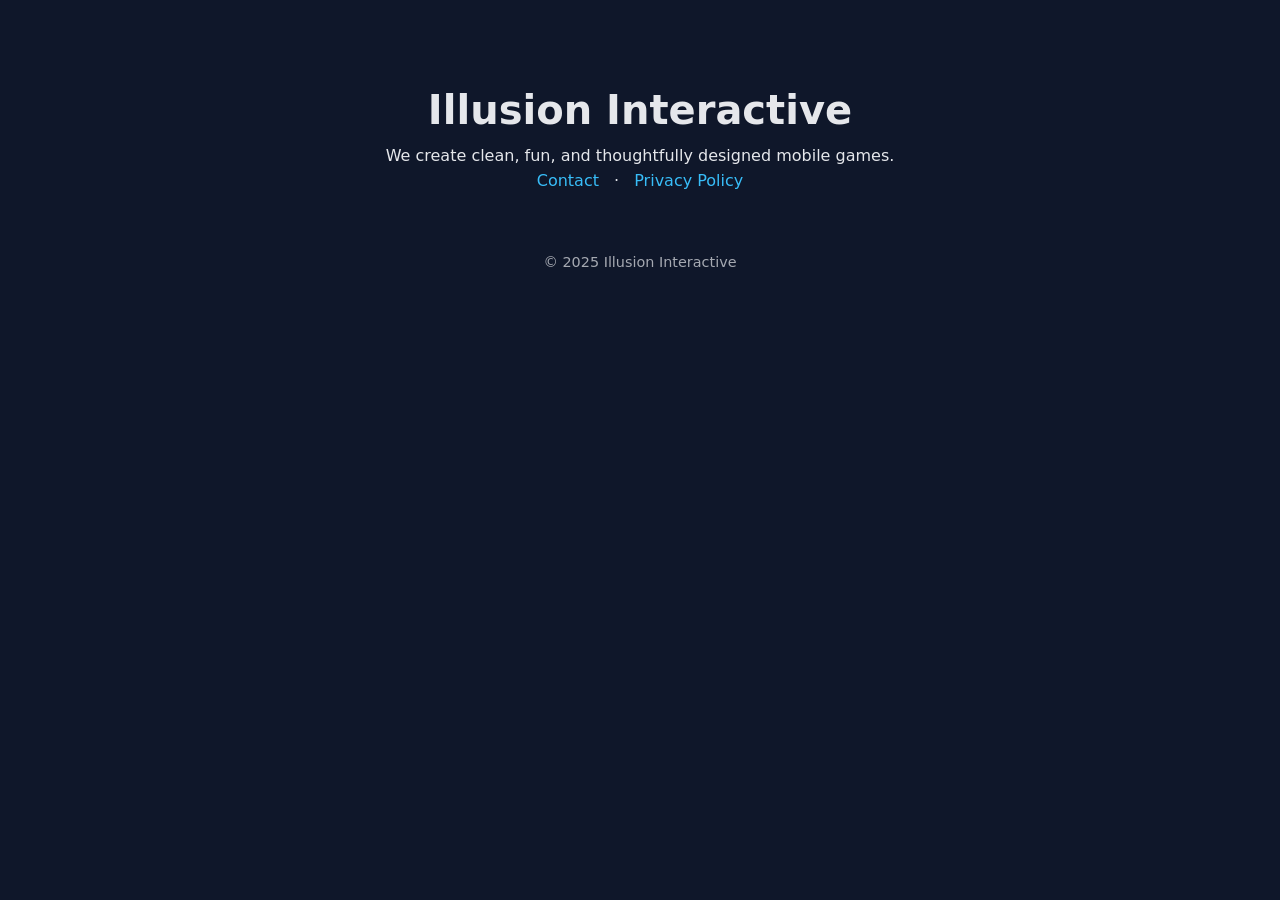
==== index.html @ 44647091 "Add initial HTML structure for Illusion Interactive" ====
<!DOCTYPE html>
<html lang="en">
<head>
  <meta charset="UTF-8" />
  <title>Illusion Interactive</title>
  <meta name="viewport" content="width=device-width, initial-scale=1" />
  <style>
    body {
      font-family: system-ui, -apple-system, sans-serif;
      background: #0f172a;
      color: #e5e7eb;
      margin: 0;
      padding: 60px 20px;
      text-align: center;
    }
    h1 { font-size: 2.5rem; margin-bottom: 10px; }
    p { max-width: 600px; margin: auto; line-height: 1.6; }
    a {
      color: #38bdf8;
      text-decoration: none;
      margin: 0 10px;
    }
    footer { margin-top: 60px; font-size: 0.9rem; opacity: 0.7; }
  </style>
</head>
<body>
  <h1>Illusion Interactive</h1>
  <p>
    We create clean, fun, and thoughtfully designed mobile games.
  </p>

  <p>
    <a href="mailto:contact@yourdomain.com">Contact</a> ·
    <a href="privacy.html">Privacy Policy</a>
  </p>

  <footer>
    © 2025 Illusion Interactive
  </footer>
</body>
</html>
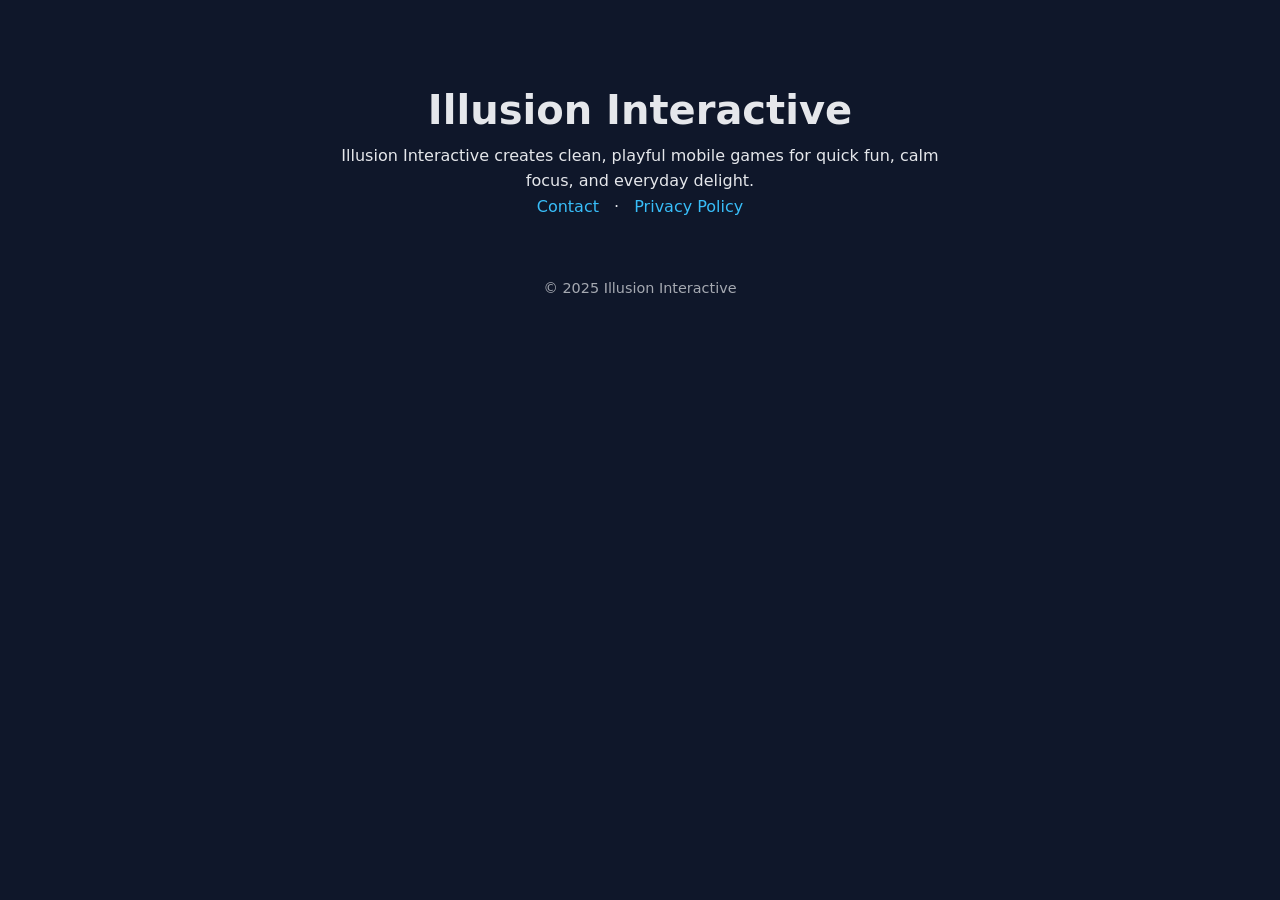
==== commit 0ca2cc9e: "app ads and images" ====
--- a/index.html
+++ b/index.html
@@ -26,7 +26,7 @@
 <body>
   <h1>Illusion Interactive</h1>
   <p>
-    We create clean, fun, and thoughtfully designed mobile games.
+    Illusion Interactive creates clean, playful mobile games for quick fun, calm focus, and everyday delight.
   </p>
 
   <p>
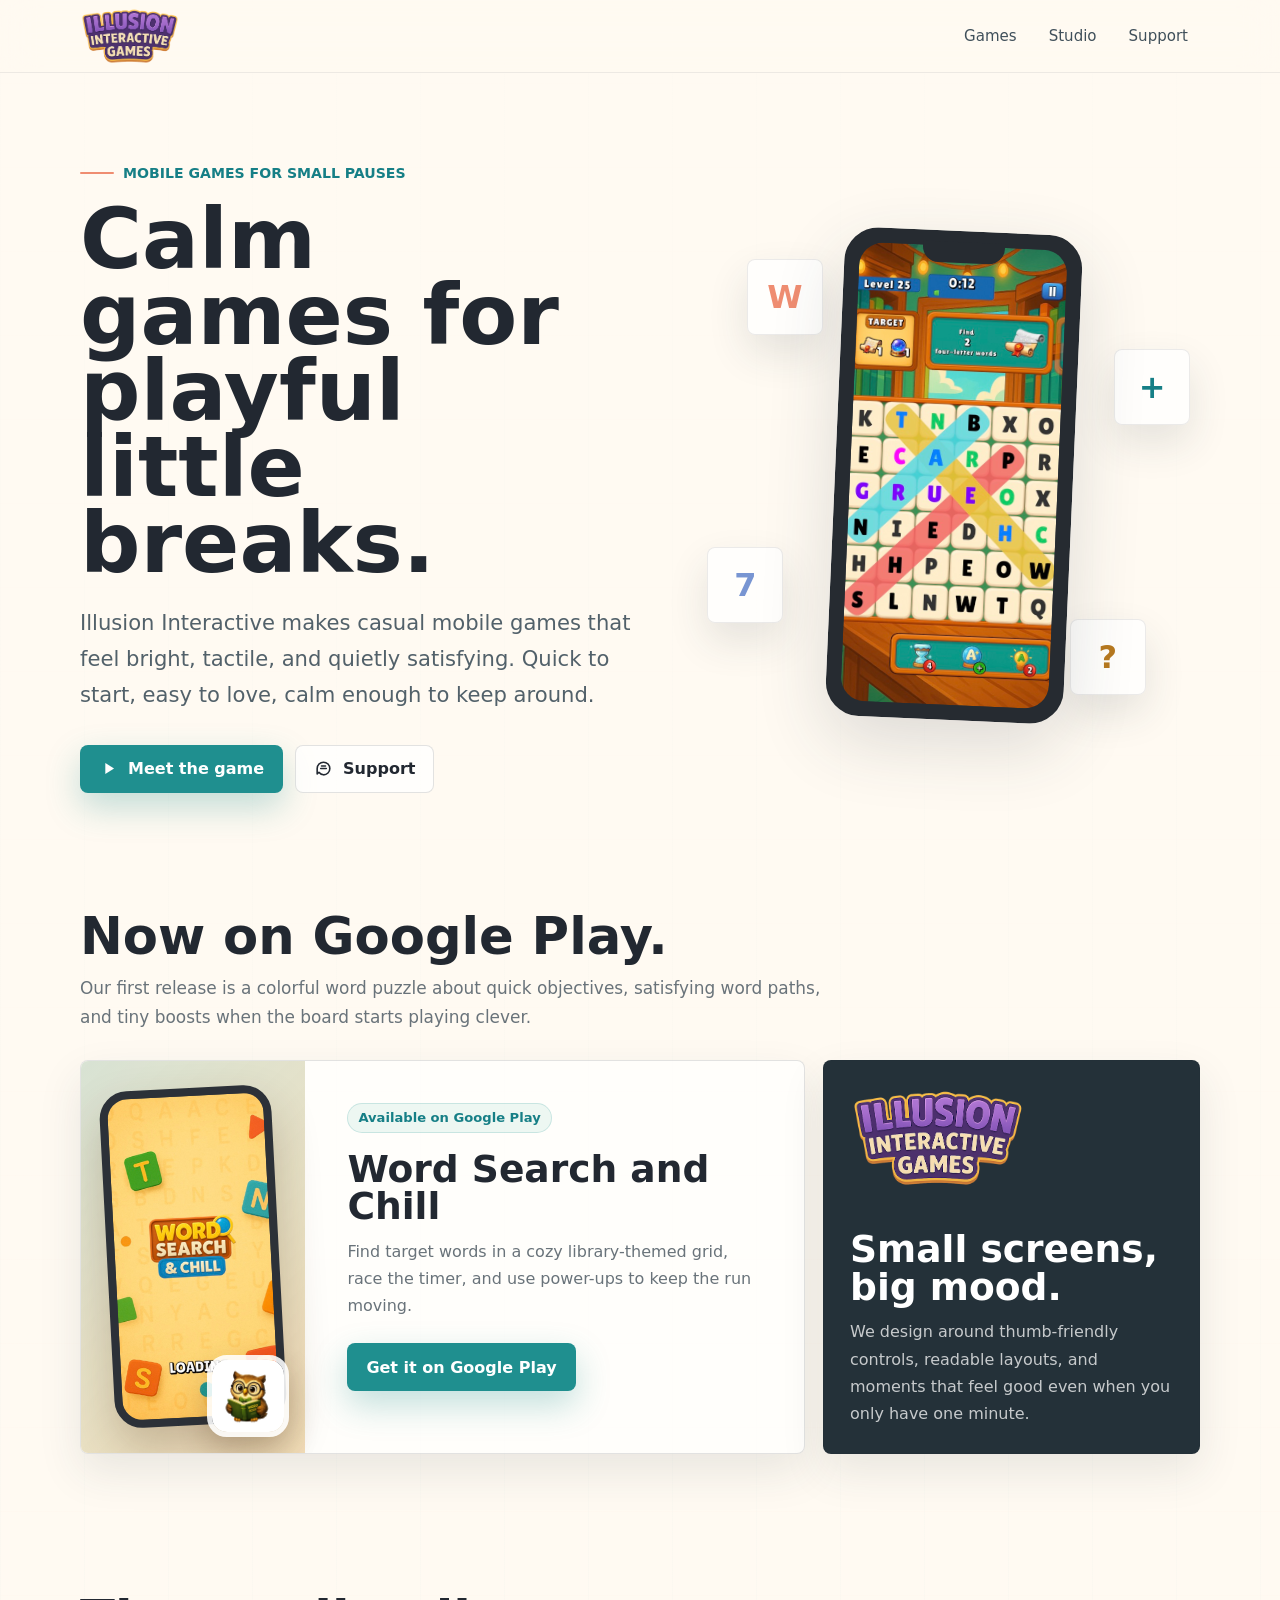
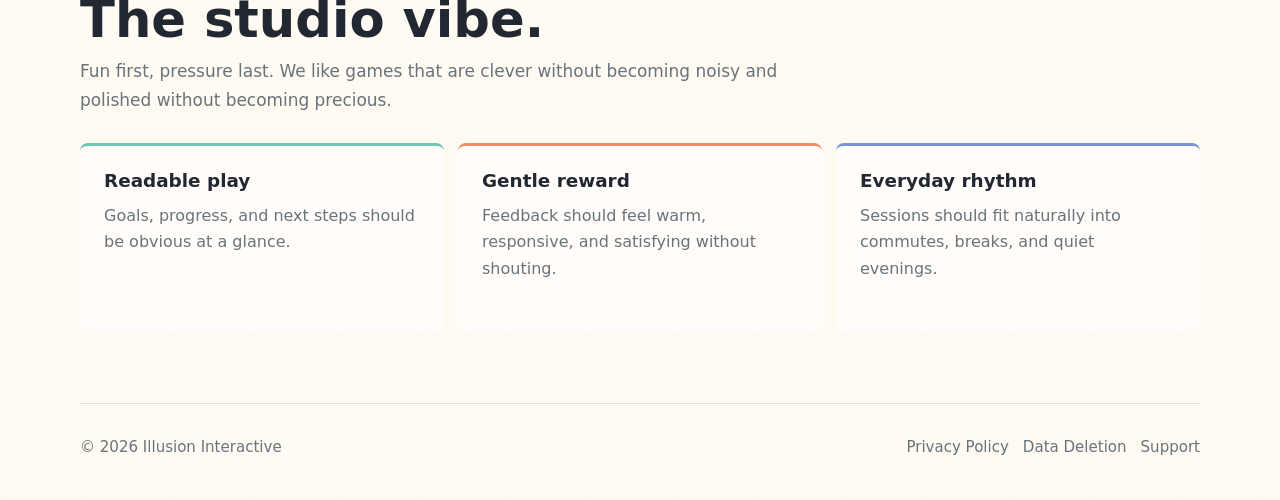
==== commit f89f107a: "updated after release" ====
--- a/index.html
+++ b/index.html
@@ -2,40 +2,706 @@
 <html lang="en">
 <head>
   <meta charset="UTF-8" />
-  <title>Illusion Interactive</title>
+  <title>Illusion Interactive | Calm Casual Mobile Games</title>
   <meta name="viewport" content="width=device-width, initial-scale=1" />
+  <meta name="description" content="Illusion Interactive is a mobile game studio making calm, elegant casual games for short breaks and everyday play." />
+  <meta name="robots" content="index, follow" />
   <style>
+    * {
+      box-sizing: border-box;
+    }
+
+    :root {
+      --paper: #fffaf2;
+      --paper-deep: #f3eadb;
+      --ink: #222831;
+      --muted: #69737a;
+      --mint: #6ec6b7;
+      --teal: #167f86;
+      --coral: #ef8d71;
+      --apricot: #f7c873;
+      --blue: #7895d2;
+      --white: #ffffff;
+      --line: rgba(34, 40, 49, 0.13);
+      --shadow: 0 24px 70px rgba(42, 55, 66, 0.16);
+    }
+
+    html {
+      scroll-behavior: smooth;
+    }
+
     body {
-      font-family: system-ui, -apple-system, sans-serif;
-      background: #0f172a;
-      color: #e5e7eb;
       margin: 0;
-      padding: 60px 20px;
-      text-align: center;
-    }
-    h1 { font-size: 2.5rem; margin-bottom: 10px; }
-    p { max-width: 600px; margin: auto; line-height: 1.6; }
+      font-family: ui-rounded, "SF Pro Rounded", "Avenir Next", system-ui, -apple-system, BlinkMacSystemFont, "Segoe UI", sans-serif;
+      color: var(--ink);
+      background:
+        linear-gradient(180deg, rgba(255, 250, 242, 0.94), rgba(255, 250, 242, 0.78)),
+        repeating-linear-gradient(90deg, rgba(22, 127, 134, 0.08) 0 1px, transparent 1px 84px),
+        repeating-linear-gradient(0deg, rgba(239, 141, 113, 0.08) 0 1px, transparent 1px 84px),
+        var(--paper);
+      min-height: 100vh;
+    }
+
     a {
-      color: #38bdf8;
+      color: inherit;
       text-decoration: none;
-      margin: 0 10px;
-    }
-    footer { margin-top: 60px; font-size: 0.9rem; opacity: 0.7; }
+    }
+
+    .site-header {
+      position: sticky;
+      top: 0;
+      z-index: 10;
+      border-bottom: 1px solid rgba(34, 40, 49, 0.08);
+      background: rgba(255, 250, 242, 0.86);
+      backdrop-filter: blur(18px);
+    }
+
+    .nav {
+      width: min(1120px, calc(100% - 32px));
+      height: 72px;
+      margin: 0 auto;
+      display: flex;
+      align-items: center;
+      justify-content: space-between;
+      gap: 20px;
+    }
+
+    .brand {
+      display: inline-flex;
+      align-items: center;
+      gap: 12px;
+      font-weight: 800;
+      letter-spacing: 0;
+    }
+
+    .brand-logo {
+      width: auto;
+      height: 58px;
+      max-width: 44vw;
+      display: block;
+      object-fit: contain;
+    }
+
+    .nav-links {
+      display: flex;
+      align-items: center;
+      gap: 8px;
+      font-size: 0.94rem;
+      color: #40505a;
+    }
+
+    .nav-links a {
+      padding: 10px 12px;
+      border-radius: 8px;
+    }
+
+    .nav-links a:hover,
+    .nav-links a:focus-visible {
+      background: rgba(255, 255, 255, 0.72);
+      outline: none;
+    }
+
+    main {
+      overflow: hidden;
+    }
+
+    .hero {
+      width: min(1120px, calc(100% - 32px));
+      min-height: clamp(560px, calc(100vh - 112px), 620px);
+      margin: 0 auto;
+      display: grid;
+      grid-template-columns: minmax(0, 0.95fr) minmax(320px, 0.85fr);
+      align-items: center;
+      gap: clamp(32px, 6vw, 88px);
+      padding: clamp(34px, 7vw, 86px) 0 48px;
+    }
+
+    .eyebrow {
+      display: inline-flex;
+      align-items: center;
+      gap: 9px;
+      margin: 0 0 20px;
+      color: var(--teal);
+      font-size: 0.88rem;
+      font-weight: 800;
+      text-transform: uppercase;
+    }
+
+    .eyebrow::before {
+      content: "";
+      width: 34px;
+      height: 2px;
+      background: var(--coral);
+      border-radius: 99px;
+    }
+
+    h1 {
+      max-width: 820px;
+      margin: 0;
+      font-size: clamp(2.85rem, 6.6vw, 5.35rem);
+      line-height: 0.9;
+      letter-spacing: 0;
+    }
+
+    .hero-copy {
+      max-width: 590px;
+      margin: 24px 0 0;
+      color: #52616a;
+      font-size: clamp(1.08rem, 2vw, 1.32rem);
+      line-height: 1.7;
+    }
+
+    .hero-actions {
+      display: flex;
+      flex-wrap: wrap;
+      align-items: center;
+      gap: 12px;
+      margin-top: 32px;
+    }
+
+    .button {
+      min-height: 48px;
+      display: inline-flex;
+      align-items: center;
+      justify-content: center;
+      gap: 10px;
+      padding: 0 18px;
+      border: 1px solid transparent;
+      border-radius: 8px;
+      font-weight: 800;
+      white-space: nowrap;
+      transition: transform 180ms ease, box-shadow 180ms ease, background 180ms ease;
+    }
+
+    .button:hover,
+    .button:focus-visible {
+      transform: translateY(-2px);
+      outline: none;
+    }
+
+    .button.primary {
+      color: #fff;
+      background: #1f8f8f;
+      box-shadow: 0 14px 34px rgba(31, 143, 143, 0.28);
+    }
+
+    .button.secondary {
+      background: rgba(255, 255, 255, 0.72);
+      border-color: var(--line);
+    }
+
+    .button svg {
+      width: 19px;
+      height: 19px;
+      flex: 0 0 auto;
+    }
+
+    .play-scene {
+      position: relative;
+      min-height: 440px;
+      display: grid;
+      place-items: center;
+    }
+
+    .scene-tile {
+      position: absolute;
+      width: 76px;
+      aspect-ratio: 1;
+      display: grid;
+      place-items: center;
+      border: 1px solid rgba(34, 40, 49, 0.09);
+      border-radius: 8px;
+      background: rgba(255, 255, 255, 0.72);
+      color: var(--teal);
+      font-size: 2rem;
+      font-weight: 900;
+      box-shadow: 0 18px 40px rgba(42, 55, 66, 0.12);
+      animation: drift 6s ease-in-out infinite;
+    }
+
+    .scene-tile:nth-child(1) {
+      top: 28px;
+      left: 8%;
+      color: var(--coral);
+    }
+
+    .scene-tile:nth-child(2) {
+      top: 118px;
+      right: 2%;
+      animation-delay: -1.6s;
+    }
+
+    .scene-tile:nth-child(3) {
+      bottom: 98px;
+      left: 0;
+      color: var(--blue);
+      animation-delay: -3s;
+    }
+
+    .scene-tile:nth-child(4) {
+      right: 11%;
+      bottom: 26px;
+      color: #b7791f;
+      animation-delay: -4.4s;
+    }
+
+    @keyframes drift {
+      0%, 100% {
+        transform: translateY(0) rotate(-2deg);
+      }
+      50% {
+        transform: translateY(-14px) rotate(3deg);
+      }
+    }
+
+    .phone {
+      position: relative;
+      width: min(238px, 74vw);
+      aspect-ratio: 9 / 18.5;
+      padding: 14px;
+      border: 1px solid rgba(34, 40, 49, 0.12);
+      border-radius: 34px;
+      background: #262b31;
+      box-shadow: var(--shadow);
+      transform: rotate(2.5deg);
+    }
+
+    .phone::before {
+      content: "";
+      position: absolute;
+      top: 10px;
+      left: 50%;
+      width: 82px;
+      height: 21px;
+      border-radius: 0 0 16px 16px;
+      background: #262b31;
+      transform: translateX(-50%);
+      z-index: 2;
+    }
+
+    .screen {
+      height: 100%;
+      overflow: hidden;
+      border-radius: 24px;
+      background: #0f6a58;
+    }
+
+    .screen img {
+      width: 100%;
+      height: 100%;
+      display: block;
+      object-fit: cover;
+    }
+
+    .section {
+      width: min(1120px, calc(100% - 32px));
+      margin: 0 auto;
+      padding: 70px 0;
+    }
+
+    .section-heading {
+      max-width: 760px;
+      margin-bottom: 28px;
+    }
+
+    .section-heading p {
+      margin: 12px 0 0;
+      color: var(--muted);
+      line-height: 1.7;
+      font-size: 1.06rem;
+    }
+
+    h2 {
+      margin: 0;
+      font-size: clamp(2rem, 4vw, 3.3rem);
+      line-height: 1;
+      letter-spacing: 0;
+    }
+
+    .games {
+      display: grid;
+      grid-template-columns: minmax(0, 1fr) minmax(260px, 0.52fr);
+      gap: 18px;
+      align-items: stretch;
+    }
+
+    .game-feature,
+    .note {
+      border: 1px solid var(--line);
+      border-radius: 8px;
+      background: rgba(255, 255, 255, 0.68);
+      box-shadow: 0 18px 44px rgba(42, 55, 66, 0.1);
+    }
+
+    .game-feature {
+      display: grid;
+      grid-template-columns: minmax(180px, 0.45fr) minmax(0, 1fr);
+      min-height: 330px;
+      overflow: hidden;
+    }
+
+    .game-art {
+      position: relative;
+      display: grid;
+      place-items: center;
+      padding: 26px;
+      background:
+        linear-gradient(135deg, rgba(110, 198, 183, 0.2), rgba(247, 200, 115, 0.32)),
+        var(--paper-deep);
+    }
+
+    .app-icon {
+      width: min(180px, 100%);
+      aspect-ratio: 1;
+      display: grid;
+      place-items: center;
+      border-radius: 34px;
+      background: linear-gradient(135deg, #1f8f8f, #86c8b8);
+      color: #fff;
+      font-size: 5rem;
+      font-weight: 900;
+      box-shadow: 0 20px 48px rgba(31, 143, 143, 0.28);
+    }
+
+    .game-shot {
+      width: min(190px, 100%);
+      aspect-ratio: 9 / 17.6;
+      overflow: hidden;
+      border: 8px solid #2c3138;
+      border-radius: 28px;
+      background: #2c3138;
+      box-shadow: 0 22px 46px rgba(72, 43, 18, 0.24);
+      transform: rotate(-3deg);
+    }
+
+    .game-shot img {
+      width: 100%;
+      height: 100%;
+      display: block;
+      object-fit: cover;
+    }
+
+    .game-mascot {
+      position: absolute;
+      right: 16px;
+      bottom: 16px;
+      width: 82px;
+      aspect-ratio: 1;
+      display: block;
+      object-fit: cover;
+      object-position: center 34%;
+      border: 5px solid rgba(255, 255, 255, 0.88);
+      border-radius: 20px;
+      box-shadow: 0 14px 30px rgba(72, 43, 18, 0.24);
+    }
+
+    .game-body {
+      padding: clamp(24px, 4vw, 42px);
+    }
+
+    .tag {
+      display: inline-flex;
+      align-items: center;
+      min-height: 30px;
+      padding: 0 10px;
+      border: 1px solid rgba(31, 143, 143, 0.18);
+      border-radius: 999px;
+      color: var(--teal);
+      background: rgba(110, 198, 183, 0.12);
+      font-size: 0.82rem;
+      font-weight: 800;
+    }
+
+    h3 {
+      margin: 18px 0 12px;
+      font-size: clamp(1.55rem, 3vw, 2.35rem);
+      line-height: 1;
+      letter-spacing: 0;
+    }
+
+    .game-body p,
+    .note p {
+      margin: 0;
+      color: var(--muted);
+      line-height: 1.7;
+    }
+
+    .game-body .button {
+      margin-top: 24px;
+    }
+
+    .note {
+      padding: 26px;
+      display: flex;
+      flex-direction: column;
+      justify-content: space-between;
+      gap: 24px;
+      background: #243139;
+      color: #fff;
+    }
+
+    .note p {
+      color: rgba(255, 255, 255, 0.74);
+    }
+
+    .note-mark {
+      width: min(176px, 100%);
+      display: block;
+      border-radius: 8px;
+    }
+
+    .principles {
+      display: grid;
+      grid-template-columns: repeat(3, minmax(0, 1fr));
+      gap: 14px;
+    }
+
+    .principle {
+      min-height: 190px;
+      padding: 24px;
+      border-top: 3px solid var(--accent);
+      border-radius: 8px;
+      background: rgba(255, 255, 255, 0.56);
+    }
+
+    .principle strong {
+      display: block;
+      font-size: 1.15rem;
+      margin-bottom: 12px;
+    }
+
+    .principle p {
+      margin: 0;
+      color: var(--muted);
+      line-height: 1.65;
+    }
+
+    .footer {
+      width: min(1120px, calc(100% - 32px));
+      margin: 0 auto;
+      padding: 34px 0 44px;
+      display: flex;
+      flex-wrap: wrap;
+      justify-content: space-between;
+      gap: 18px;
+      border-top: 1px solid var(--line);
+      color: #69737a;
+      font-size: 0.94rem;
+    }
+
+    .footer-links {
+      display: flex;
+      flex-wrap: wrap;
+      gap: 14px;
+    }
+
+    .footer a:hover,
+    .footer a:focus-visible {
+      color: var(--teal);
+      outline: none;
+    }
+
+    @media (max-width: 880px) {
+      .nav {
+        height: auto;
+        min-height: 68px;
+        padding: 12px 0;
+      }
+
+      .nav-links {
+        gap: 2px;
+        font-size: 0.86rem;
+      }
+
+      .nav-links a {
+        padding: 9px 8px;
+      }
+
+      .hero,
+      .games {
+        grid-template-columns: 1fr;
+      }
+
+      .hero {
+        min-height: auto;
+      }
+
+      .play-scene {
+        min-height: 470px;
+      }
+
+      .phone {
+        transform: rotate(0);
+      }
+
+      .game-feature {
+        grid-template-columns: 1fr;
+      }
+
+      .principles {
+        grid-template-columns: 1fr;
+      }
+    }
+
+    @media (max-width: 560px) {
+      .brand-logo {
+        height: 48px;
+        max-width: 40vw;
+      }
+
+      .hero-actions {
+        width: 100%;
+      }
+
+      .button {
+        flex: 1 1 150px;
+      }
+
+      .scene-tile {
+        width: 58px;
+        font-size: 1.45rem;
+      }
+
+      .play-scene {
+        min-height: 350px;
+      }
+
+      .phone {
+        width: min(214px, 66vw);
+      }
+
+      .game-mascot {
+        width: 72px;
+      }
+
+    }
+
+    @media (prefers-reduced-motion: reduce) {
+      html {
+        scroll-behavior: auto;
+      }
+
+      *,
+      *::before,
+      *::after {
+        animation-duration: 0.001ms !important;
+        animation-iteration-count: 1 !important;
+        transition-duration: 0.001ms !important;
+      }
+    }
   </style>
 </head>
 <body>
-  <h1>Illusion Interactive</h1>
-  <p>
-    Illusion Interactive creates clean, playful mobile games for quick fun, calm focus, and everyday delight.
-  </p>
-
-  <p>
-    <a href="mailto:contact@yourdomain.com">Contact</a> ·
-    <a href="privacy.html">Privacy Policy</a>
-  </p>
-
-  <footer>
-    © 2025 Illusion Interactive
+  <header class="site-header">
+    <nav class="nav" aria-label="Primary navigation">
+      <a class="brand" href="./" aria-label="Illusion Interactive home">
+        <img class="brand-logo" src="assets/brand/illusion-interactive-games-trimmed.png" alt="Illusion Interactive Games" />
+      </a>
+      <div class="nav-links">
+        <a href="#games">Games</a>
+        <a href="#studio">Studio</a>
+        <a href="support/">Support</a>
+      </div>
+    </nav>
+  </header>
+
+  <main>
+    <section class="hero" aria-labelledby="hero-title">
+      <div class="hero-content">
+        <p class="eyebrow">Mobile games for small pauses</p>
+        <h1 id="hero-title">Calm games for playful little breaks.</h1>
+        <p class="hero-copy">
+          Illusion Interactive makes casual mobile games that feel bright, tactile, and quietly satisfying. Quick to start, easy to love, calm enough to keep around.
+        </p>
+        <div class="hero-actions">
+          <a class="button primary" href="wordsearchandchill/">
+            <svg viewBox="0 0 24 24" fill="none" aria-hidden="true">
+              <path d="M8 5v14l11-7L8 5Z" fill="currentColor"/>
+            </svg>
+            Meet the game
+          </a>
+          <a class="button secondary" href="support/">
+            <svg viewBox="0 0 24 24" fill="none" aria-hidden="true">
+              <path d="M12 20a8 8 0 1 0-8-8v7l2.2-2.2A8 8 0 0 0 12 20Z" stroke="currentColor" stroke-width="2" stroke-linejoin="round"/>
+              <path d="M8.5 12h7M9.5 8.8h5" stroke="currentColor" stroke-width="2" stroke-linecap="round"/>
+            </svg>
+            Support
+          </a>
+        </div>
+      </div>
+
+      <div class="play-scene" aria-label="Mobile game visual preview">
+        <div class="scene-tile" aria-hidden="true">W</div>
+        <div class="scene-tile" aria-hidden="true">+</div>
+        <div class="scene-tile" aria-hidden="true">7</div>
+        <div class="scene-tile" aria-hidden="true">?</div>
+        <div class="phone" aria-hidden="true">
+          <div class="screen">
+            <img src="assets/wordsearchandchill/board-paths.jpg" alt="" />
+          </div>
+        </div>
+      </div>
+    </section>
+
+    <section class="section" id="games" aria-labelledby="games-title">
+      <div class="section-heading">
+        <h2 id="games-title">Now on Google Play.</h2>
+        <p>Our first release is a colorful word puzzle about quick objectives, satisfying word paths, and tiny boosts when the board starts playing clever.</p>
+      </div>
+      <div class="games">
+        <article class="game-feature">
+          <div class="game-art" aria-hidden="true">
+            <div class="game-shot">
+              <img src="assets/wordsearchandchill/loading.jpg" alt="" />
+            </div>
+            <img class="game-mascot" src="assets/wordsearchandchill/owl.jpg" alt="" />
+          </div>
+          <div class="game-body">
+            <span class="tag">Available on Google Play</span>
+            <h3>Word Search and Chill</h3>
+            <p>Find target words in a cozy library-themed grid, race the timer, and use power-ups to keep the run moving.</p>
+            <a class="button primary" href="https://play.google.com/store/apps/details?id=com.illusion.wordsearchandchill&amp;hl=en_IN" target="_blank" rel="noopener">Get it on Google Play</a>
+          </div>
+        </article>
+        <aside class="note" aria-label="Studio note">
+          <img class="note-mark" src="assets/brand/illusion-interactive-games-trimmed.png" alt="" />
+          <div>
+            <h3>Small screens, big mood.</h3>
+            <p>We design around thumb-friendly controls, readable layouts, and moments that feel good even when you only have one minute.</p>
+          </div>
+        </aside>
+      </div>
+    </section>
+
+    <section class="section" id="studio" aria-labelledby="studio-title">
+      <div class="section-heading">
+        <h2 id="studio-title">The studio vibe.</h2>
+        <p>Fun first, pressure last. We like games that are clever without becoming noisy and polished without becoming precious.</p>
+      </div>
+      <div class="principles">
+        <article class="principle" style="--accent: var(--mint)">
+          <strong>Readable play</strong>
+          <p>Goals, progress, and next steps should be obvious at a glance.</p>
+        </article>
+        <article class="principle" style="--accent: var(--coral)">
+          <strong>Gentle reward</strong>
+          <p>Feedback should feel warm, responsive, and satisfying without shouting.</p>
+        </article>
+        <article class="principle" style="--accent: var(--blue)">
+          <strong>Everyday rhythm</strong>
+          <p>Sessions should fit naturally into commutes, breaks, and quiet evenings.</p>
+        </article>
+      </div>
+    </section>
+  </main>
+
+  <footer class="footer">
+    <span>© 2026 Illusion Interactive</span>
+    <div class="footer-links">
+      <a href="privacypolicy/">Privacy Policy</a>
+      <a href="datadeletion/">Data Deletion</a>
+      <a href="support/">Support</a>
+    </div>
   </footer>
 </body>
 </html>
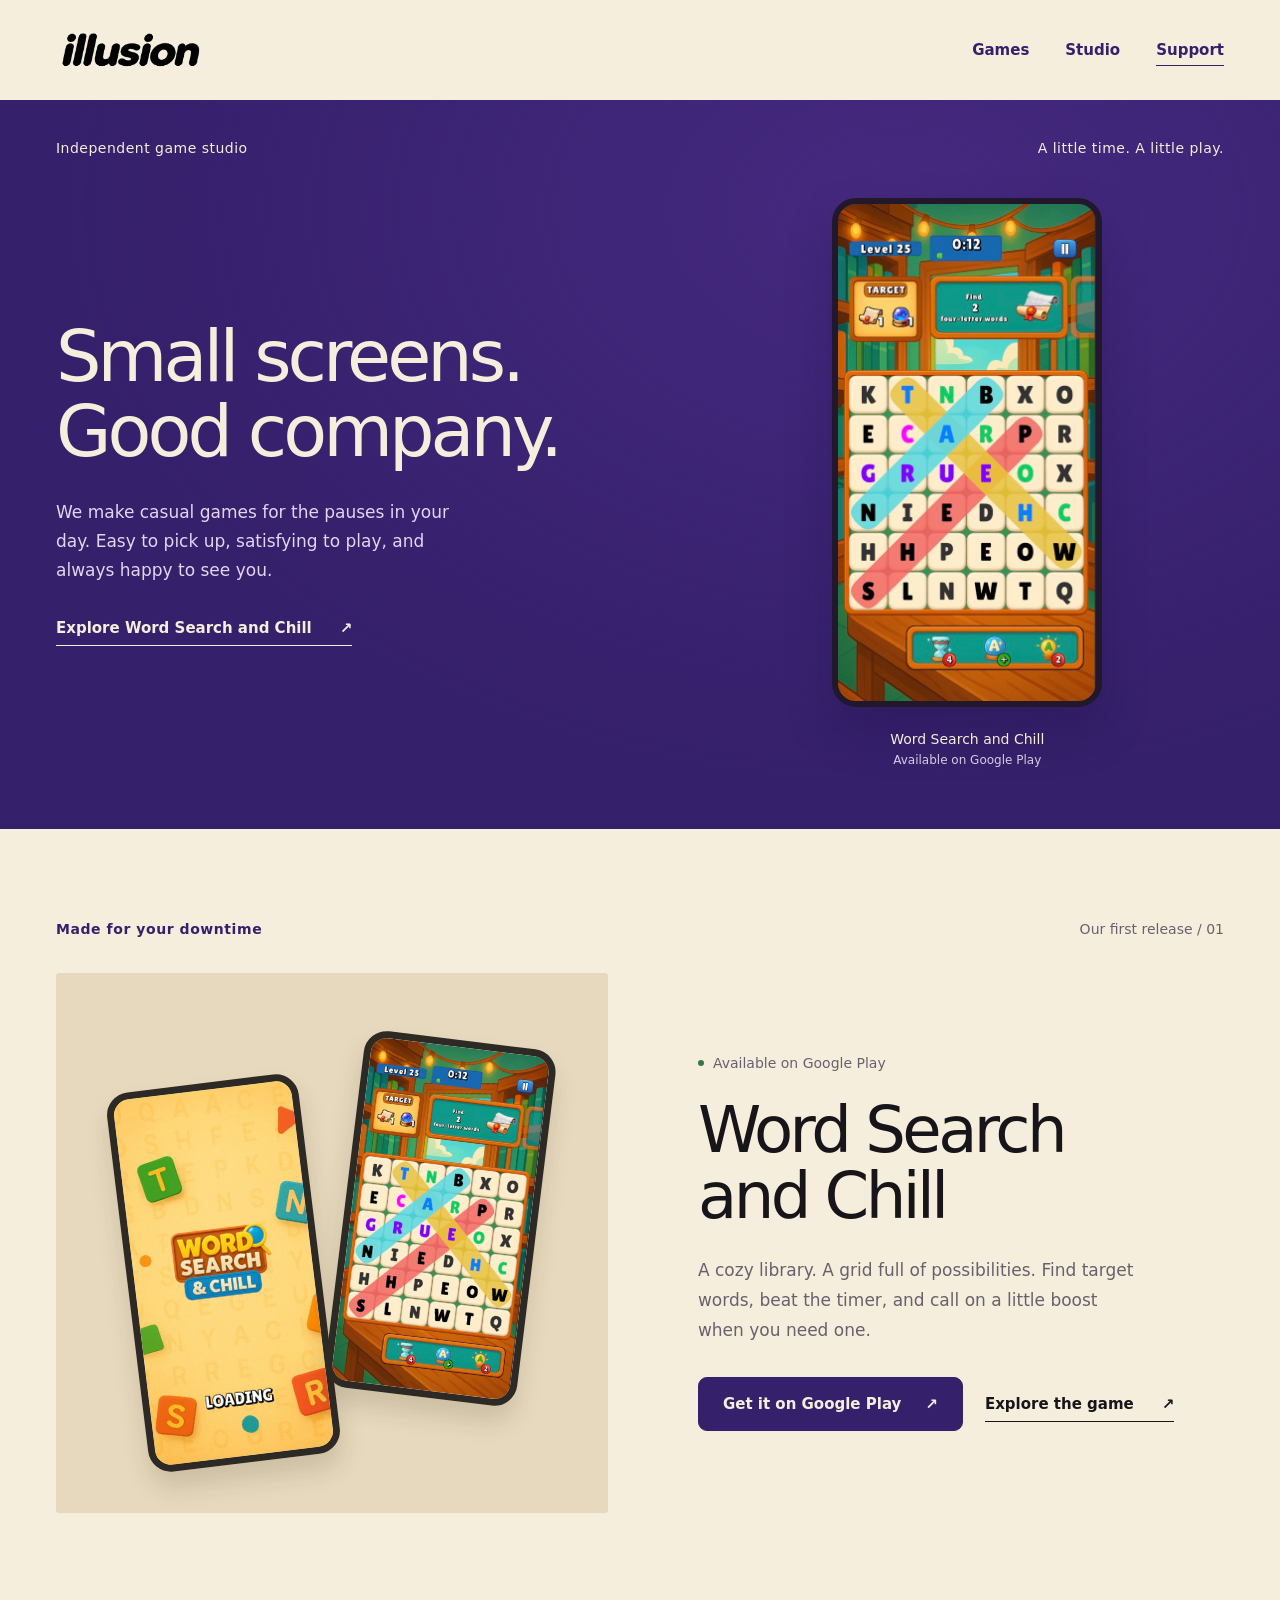
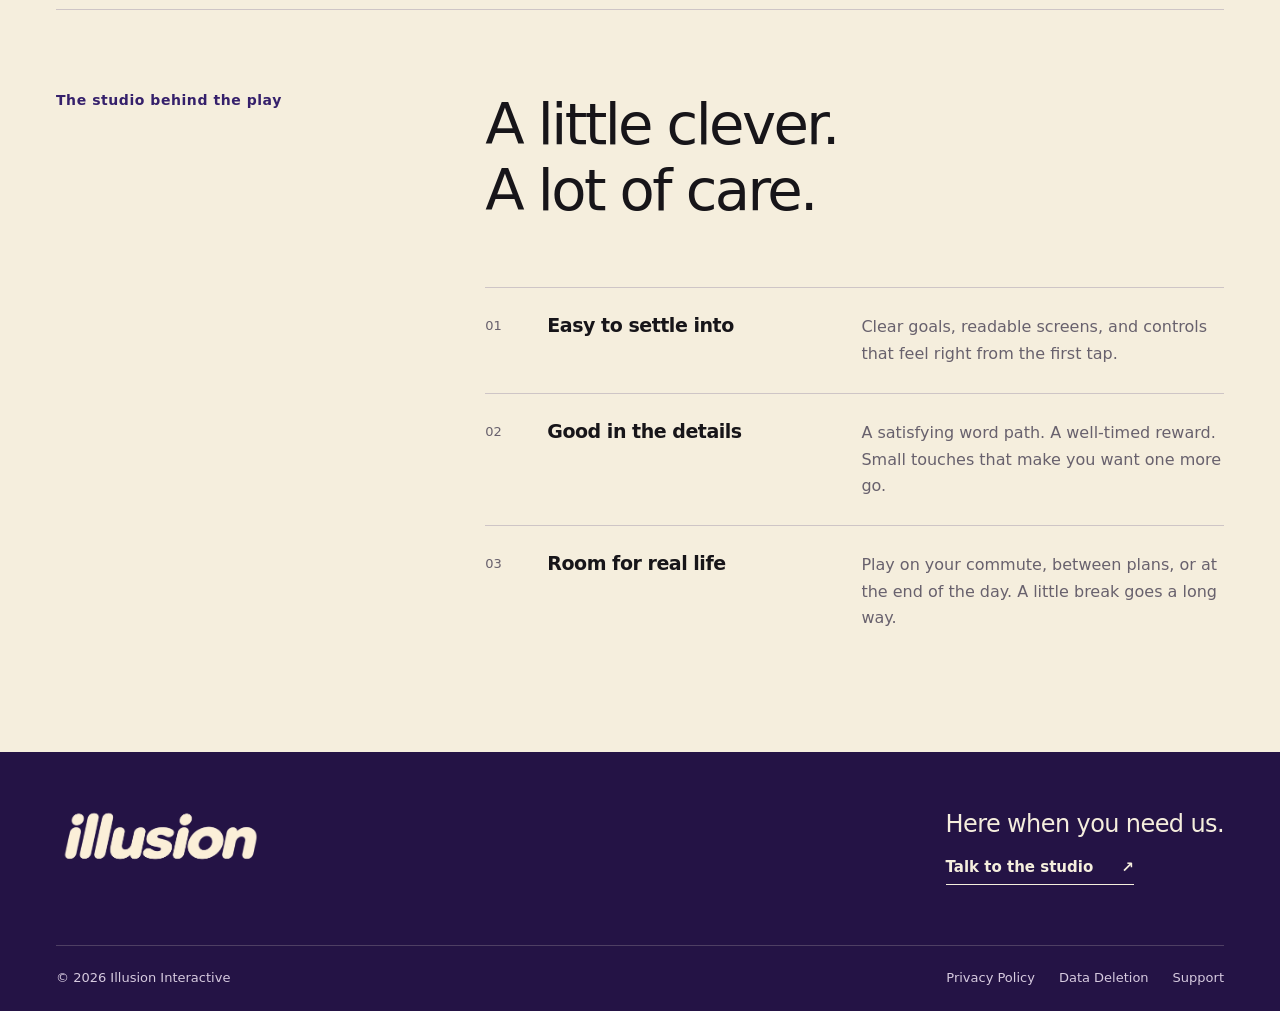
==== commit b8a53d8a: "Refresh studio branding and site theme" ====
--- a/index.html
+++ b/index.html
@@ -4,704 +4,74 @@
   <meta charset="UTF-8" />
   <title>Illusion Interactive | Calm Casual Mobile Games</title>
   <meta name="viewport" content="width=device-width, initial-scale=1" />
-  <meta name="description" content="Illusion Interactive is a mobile game studio making calm, elegant casual games for short breaks and everyday play." />
+  <meta name="description" content="Illusion Interactive makes casual mobile games for little breaks. Discover Word Search and Chill, our cozy word puzzle on Google Play." />
   <meta name="robots" content="index, follow" />
-  <style>
-    * {
-      box-sizing: border-box;
-    }
-
-    :root {
-      --paper: #fffaf2;
-      --paper-deep: #f3eadb;
-      --ink: #222831;
-      --muted: #69737a;
-      --mint: #6ec6b7;
-      --teal: #167f86;
-      --coral: #ef8d71;
-      --apricot: #f7c873;
-      --blue: #7895d2;
-      --white: #ffffff;
-      --line: rgba(34, 40, 49, 0.13);
-      --shadow: 0 24px 70px rgba(42, 55, 66, 0.16);
-    }
-
-    html {
-      scroll-behavior: smooth;
-    }
-
-    body {
-      margin: 0;
-      font-family: ui-rounded, "SF Pro Rounded", "Avenir Next", system-ui, -apple-system, BlinkMacSystemFont, "Segoe UI", sans-serif;
-      color: var(--ink);
-      background:
-        linear-gradient(180deg, rgba(255, 250, 242, 0.94), rgba(255, 250, 242, 0.78)),
-        repeating-linear-gradient(90deg, rgba(22, 127, 134, 0.08) 0 1px, transparent 1px 84px),
-        repeating-linear-gradient(0deg, rgba(239, 141, 113, 0.08) 0 1px, transparent 1px 84px),
-        var(--paper);
-      min-height: 100vh;
-    }
-
-    a {
-      color: inherit;
-      text-decoration: none;
-    }
-
-    .site-header {
-      position: sticky;
-      top: 0;
-      z-index: 10;
-      border-bottom: 1px solid rgba(34, 40, 49, 0.08);
-      background: rgba(255, 250, 242, 0.86);
-      backdrop-filter: blur(18px);
-    }
-
-    .nav {
-      width: min(1120px, calc(100% - 32px));
-      height: 72px;
-      margin: 0 auto;
-      display: flex;
-      align-items: center;
-      justify-content: space-between;
-      gap: 20px;
-    }
-
-    .brand {
-      display: inline-flex;
-      align-items: center;
-      gap: 12px;
-      font-weight: 800;
-      letter-spacing: 0;
-    }
-
-    .brand-logo {
-      width: auto;
-      height: 58px;
-      max-width: 44vw;
-      display: block;
-      object-fit: contain;
-    }
-
-    .nav-links {
-      display: flex;
-      align-items: center;
-      gap: 8px;
-      font-size: 0.94rem;
-      color: #40505a;
-    }
-
-    .nav-links a {
-      padding: 10px 12px;
-      border-radius: 8px;
-    }
-
-    .nav-links a:hover,
-    .nav-links a:focus-visible {
-      background: rgba(255, 255, 255, 0.72);
-      outline: none;
-    }
-
-    main {
-      overflow: hidden;
-    }
-
-    .hero {
-      width: min(1120px, calc(100% - 32px));
-      min-height: clamp(560px, calc(100vh - 112px), 620px);
-      margin: 0 auto;
-      display: grid;
-      grid-template-columns: minmax(0, 0.95fr) minmax(320px, 0.85fr);
-      align-items: center;
-      gap: clamp(32px, 6vw, 88px);
-      padding: clamp(34px, 7vw, 86px) 0 48px;
-    }
-
-    .eyebrow {
-      display: inline-flex;
-      align-items: center;
-      gap: 9px;
-      margin: 0 0 20px;
-      color: var(--teal);
-      font-size: 0.88rem;
-      font-weight: 800;
-      text-transform: uppercase;
-    }
-
-    .eyebrow::before {
-      content: "";
-      width: 34px;
-      height: 2px;
-      background: var(--coral);
-      border-radius: 99px;
-    }
-
-    h1 {
-      max-width: 820px;
-      margin: 0;
-      font-size: clamp(2.85rem, 6.6vw, 5.35rem);
-      line-height: 0.9;
-      letter-spacing: 0;
-    }
-
-    .hero-copy {
-      max-width: 590px;
-      margin: 24px 0 0;
-      color: #52616a;
-      font-size: clamp(1.08rem, 2vw, 1.32rem);
-      line-height: 1.7;
-    }
-
-    .hero-actions {
-      display: flex;
-      flex-wrap: wrap;
-      align-items: center;
-      gap: 12px;
-      margin-top: 32px;
-    }
-
-    .button {
-      min-height: 48px;
-      display: inline-flex;
-      align-items: center;
-      justify-content: center;
-      gap: 10px;
-      padding: 0 18px;
-      border: 1px solid transparent;
-      border-radius: 8px;
-      font-weight: 800;
-      white-space: nowrap;
-      transition: transform 180ms ease, box-shadow 180ms ease, background 180ms ease;
-    }
-
-    .button:hover,
-    .button:focus-visible {
-      transform: translateY(-2px);
-      outline: none;
-    }
-
-    .button.primary {
-      color: #fff;
-      background: #1f8f8f;
-      box-shadow: 0 14px 34px rgba(31, 143, 143, 0.28);
-    }
-
-    .button.secondary {
-      background: rgba(255, 255, 255, 0.72);
-      border-color: var(--line);
-    }
-
-    .button svg {
-      width: 19px;
-      height: 19px;
-      flex: 0 0 auto;
-    }
-
-    .play-scene {
-      position: relative;
-      min-height: 440px;
-      display: grid;
-      place-items: center;
-    }
-
-    .scene-tile {
-      position: absolute;
-      width: 76px;
-      aspect-ratio: 1;
-      display: grid;
-      place-items: center;
-      border: 1px solid rgba(34, 40, 49, 0.09);
-      border-radius: 8px;
-      background: rgba(255, 255, 255, 0.72);
-      color: var(--teal);
-      font-size: 2rem;
-      font-weight: 900;
-      box-shadow: 0 18px 40px rgba(42, 55, 66, 0.12);
-      animation: drift 6s ease-in-out infinite;
-    }
-
-    .scene-tile:nth-child(1) {
-      top: 28px;
-      left: 8%;
-      color: var(--coral);
-    }
-
-    .scene-tile:nth-child(2) {
-      top: 118px;
-      right: 2%;
-      animation-delay: -1.6s;
-    }
-
-    .scene-tile:nth-child(3) {
-      bottom: 98px;
-      left: 0;
-      color: var(--blue);
-      animation-delay: -3s;
-    }
-
-    .scene-tile:nth-child(4) {
-      right: 11%;
-      bottom: 26px;
-      color: #b7791f;
-      animation-delay: -4.4s;
-    }
-
-    @keyframes drift {
-      0%, 100% {
-        transform: translateY(0) rotate(-2deg);
-      }
-      50% {
-        transform: translateY(-14px) rotate(3deg);
-      }
-    }
-
-    .phone {
-      position: relative;
-      width: min(238px, 74vw);
-      aspect-ratio: 9 / 18.5;
-      padding: 14px;
-      border: 1px solid rgba(34, 40, 49, 0.12);
-      border-radius: 34px;
-      background: #262b31;
-      box-shadow: var(--shadow);
-      transform: rotate(2.5deg);
-    }
-
-    .phone::before {
-      content: "";
-      position: absolute;
-      top: 10px;
-      left: 50%;
-      width: 82px;
-      height: 21px;
-      border-radius: 0 0 16px 16px;
-      background: #262b31;
-      transform: translateX(-50%);
-      z-index: 2;
-    }
-
-    .screen {
-      height: 100%;
-      overflow: hidden;
-      border-radius: 24px;
-      background: #0f6a58;
-    }
-
-    .screen img {
-      width: 100%;
-      height: 100%;
-      display: block;
-      object-fit: cover;
-    }
-
-    .section {
-      width: min(1120px, calc(100% - 32px));
-      margin: 0 auto;
-      padding: 70px 0;
-    }
-
-    .section-heading {
-      max-width: 760px;
-      margin-bottom: 28px;
-    }
-
-    .section-heading p {
-      margin: 12px 0 0;
-      color: var(--muted);
-      line-height: 1.7;
-      font-size: 1.06rem;
-    }
-
-    h2 {
-      margin: 0;
-      font-size: clamp(2rem, 4vw, 3.3rem);
-      line-height: 1;
-      letter-spacing: 0;
-    }
-
-    .games {
-      display: grid;
-      grid-template-columns: minmax(0, 1fr) minmax(260px, 0.52fr);
-      gap: 18px;
-      align-items: stretch;
-    }
-
-    .game-feature,
-    .note {
-      border: 1px solid var(--line);
-      border-radius: 8px;
-      background: rgba(255, 255, 255, 0.68);
-      box-shadow: 0 18px 44px rgba(42, 55, 66, 0.1);
-    }
-
-    .game-feature {
-      display: grid;
-      grid-template-columns: minmax(180px, 0.45fr) minmax(0, 1fr);
-      min-height: 330px;
-      overflow: hidden;
-    }
-
-    .game-art {
-      position: relative;
-      display: grid;
-      place-items: center;
-      padding: 26px;
-      background:
-        linear-gradient(135deg, rgba(110, 198, 183, 0.2), rgba(247, 200, 115, 0.32)),
-        var(--paper-deep);
-    }
-
-    .app-icon {
-      width: min(180px, 100%);
-      aspect-ratio: 1;
-      display: grid;
-      place-items: center;
-      border-radius: 34px;
-      background: linear-gradient(135deg, #1f8f8f, #86c8b8);
-      color: #fff;
-      font-size: 5rem;
-      font-weight: 900;
-      box-shadow: 0 20px 48px rgba(31, 143, 143, 0.28);
-    }
-
-    .game-shot {
-      width: min(190px, 100%);
-      aspect-ratio: 9 / 17.6;
-      overflow: hidden;
-      border: 8px solid #2c3138;
-      border-radius: 28px;
-      background: #2c3138;
-      box-shadow: 0 22px 46px rgba(72, 43, 18, 0.24);
-      transform: rotate(-3deg);
-    }
-
-    .game-shot img {
-      width: 100%;
-      height: 100%;
-      display: block;
-      object-fit: cover;
-    }
-
-    .game-mascot {
-      position: absolute;
-      right: 16px;
-      bottom: 16px;
-      width: 82px;
-      aspect-ratio: 1;
-      display: block;
-      object-fit: cover;
-      object-position: center 34%;
-      border: 5px solid rgba(255, 255, 255, 0.88);
-      border-radius: 20px;
-      box-shadow: 0 14px 30px rgba(72, 43, 18, 0.24);
-    }
-
-    .game-body {
-      padding: clamp(24px, 4vw, 42px);
-    }
-
-    .tag {
-      display: inline-flex;
-      align-items: center;
-      min-height: 30px;
-      padding: 0 10px;
-      border: 1px solid rgba(31, 143, 143, 0.18);
-      border-radius: 999px;
-      color: var(--teal);
-      background: rgba(110, 198, 183, 0.12);
-      font-size: 0.82rem;
-      font-weight: 800;
-    }
-
-    h3 {
-      margin: 18px 0 12px;
-      font-size: clamp(1.55rem, 3vw, 2.35rem);
-      line-height: 1;
-      letter-spacing: 0;
-    }
-
-    .game-body p,
-    .note p {
-      margin: 0;
-      color: var(--muted);
-      line-height: 1.7;
-    }
-
-    .game-body .button {
-      margin-top: 24px;
-    }
-
-    .note {
-      padding: 26px;
-      display: flex;
-      flex-direction: column;
-      justify-content: space-between;
-      gap: 24px;
-      background: #243139;
-      color: #fff;
-    }
-
-    .note p {
-      color: rgba(255, 255, 255, 0.74);
-    }
-
-    .note-mark {
-      width: min(176px, 100%);
-      display: block;
-      border-radius: 8px;
-    }
-
-    .principles {
-      display: grid;
-      grid-template-columns: repeat(3, minmax(0, 1fr));
-      gap: 14px;
-    }
-
-    .principle {
-      min-height: 190px;
-      padding: 24px;
-      border-top: 3px solid var(--accent);
-      border-radius: 8px;
-      background: rgba(255, 255, 255, 0.56);
-    }
-
-    .principle strong {
-      display: block;
-      font-size: 1.15rem;
-      margin-bottom: 12px;
-    }
-
-    .principle p {
-      margin: 0;
-      color: var(--muted);
-      line-height: 1.65;
-    }
-
-    .footer {
-      width: min(1120px, calc(100% - 32px));
-      margin: 0 auto;
-      padding: 34px 0 44px;
-      display: flex;
-      flex-wrap: wrap;
-      justify-content: space-between;
-      gap: 18px;
-      border-top: 1px solid var(--line);
-      color: #69737a;
-      font-size: 0.94rem;
-    }
-
-    .footer-links {
-      display: flex;
-      flex-wrap: wrap;
-      gap: 14px;
-    }
-
-    .footer a:hover,
-    .footer a:focus-visible {
-      color: var(--teal);
-      outline: none;
-    }
-
-    @media (max-width: 880px) {
-      .nav {
-        height: auto;
-        min-height: 68px;
-        padding: 12px 0;
-      }
-
-      .nav-links {
-        gap: 2px;
-        font-size: 0.86rem;
-      }
-
-      .nav-links a {
-        padding: 9px 8px;
-      }
-
-      .hero,
-      .games {
-        grid-template-columns: 1fr;
-      }
-
-      .hero {
-        min-height: auto;
-      }
-
-      .play-scene {
-        min-height: 470px;
-      }
-
-      .phone {
-        transform: rotate(0);
-      }
-
-      .game-feature {
-        grid-template-columns: 1fr;
-      }
-
-      .principles {
-        grid-template-columns: 1fr;
-      }
-    }
-
-    @media (max-width: 560px) {
-      .brand-logo {
-        height: 48px;
-        max-width: 40vw;
-      }
-
-      .hero-actions {
-        width: 100%;
-      }
-
-      .button {
-        flex: 1 1 150px;
-      }
-
-      .scene-tile {
-        width: 58px;
-        font-size: 1.45rem;
-      }
-
-      .play-scene {
-        min-height: 350px;
-      }
-
-      .phone {
-        width: min(214px, 66vw);
-      }
-
-      .game-mascot {
-        width: 72px;
-      }
-
-    }
-
-    @media (prefers-reduced-motion: reduce) {
-      html {
-        scroll-behavior: auto;
-      }
-
-      *,
-      *::before,
-      *::after {
-        animation-duration: 0.001ms !important;
-        animation-iteration-count: 1 !important;
-        transition-duration: 0.001ms !important;
-      }
-    }
-  </style>
+  <meta name="theme-color" content="#35206b" />
+  <link rel="icon" href="assets/brand/favicon.svg" type="image/svg+xml" />
+  <link rel="stylesheet" href="assets/studio.css" />
+  <link rel="canonical" href="https://illusioninteractive.games/" />
+  <meta property="og:type" content="website" />
+  <meta property="og:site_name" content="Illusion Interactive" />
+  <meta property="og:title" content="Illusion Interactive | Calm Casual Mobile Games" />
+  <meta property="og:description" content="Small screens. Good company. Casual mobile games from Illusion Interactive." />
+  <meta property="og:url" content="https://illusioninteractive.games/" />
+  <meta property="og:image" content="https://illusioninteractive.games/assets/brand/illusion-social-preview.png" />
+  <meta property="og:image:width" content="1731" />
+  <meta property="og:image:height" content="909" />
+  <meta property="og:image:alt" content="illusion — Small screens. Good company." />
+  <meta name="twitter:card" content="summary_large_image" />
+  <meta name="twitter:title" content="Illusion Interactive | Calm Casual Mobile Games" />
+  <meta name="twitter:description" content="Small screens. Good company. Casual mobile games from Illusion Interactive." />
+  <meta name="twitter:image" content="https://illusioninteractive.games/assets/brand/illusion-social-preview.png" />
 </head>
 <body>
+  <a class="skip-link" href="#main">Skip to content</a>
   <header class="site-header">
-    <nav class="nav" aria-label="Primary navigation">
-      <a class="brand" href="./" aria-label="Illusion Interactive home">
-        <img class="brand-logo" src="assets/brand/illusion-interactive-games-trimmed.png" alt="Illusion Interactive Games" />
-      </a>
-      <div class="nav-links">
-        <a href="#games">Games</a>
-        <a href="#studio">Studio</a>
-        <a href="support/">Support</a>
-      </div>
+    <nav class="nav wrap" aria-label="Primary navigation">
+      <a href="./" aria-label="Illusion Interactive home"><img class="wordmark" src="assets/brand/illusion-wordmark.png" width="1942" height="809" alt="illusion" /></a>
+      <div class="nav-links"><a href="#games">Games</a><a href="#studio">Studio</a><a class="nav-contact" href="support/">Support</a></div>
     </nav>
   </header>
-
-  <main>
+  <main id="main">
     <section class="hero" aria-labelledby="hero-title">
-      <div class="hero-content">
-        <p class="eyebrow">Mobile games for small pauses</p>
-        <h1 id="hero-title">Calm games for playful little breaks.</h1>
-        <p class="hero-copy">
-          Illusion Interactive makes casual mobile games that feel bright, tactile, and quietly satisfying. Quick to start, easy to love, calm enough to keep around.
-        </p>
-        <div class="hero-actions">
-          <a class="button primary" href="wordsearchandchill/">
-            <svg viewBox="0 0 24 24" fill="none" aria-hidden="true">
-              <path d="M8 5v14l11-7L8 5Z" fill="currentColor"/>
-            </svg>
-            Meet the game
-          </a>
-          <a class="button secondary" href="support/">
-            <svg viewBox="0 0 24 24" fill="none" aria-hidden="true">
-              <path d="M12 20a8 8 0 1 0-8-8v7l2.2-2.2A8 8 0 0 0 12 20Z" stroke="currentColor" stroke-width="2" stroke-linejoin="round"/>
-              <path d="M8.5 12h7M9.5 8.8h5" stroke="currentColor" stroke-width="2" stroke-linecap="round"/>
-            </svg>
-            Support
-          </a>
-        </div>
-      </div>
-
-      <div class="play-scene" aria-label="Mobile game visual preview">
-        <div class="scene-tile" aria-hidden="true">W</div>
-        <div class="scene-tile" aria-hidden="true">+</div>
-        <div class="scene-tile" aria-hidden="true">7</div>
-        <div class="scene-tile" aria-hidden="true">?</div>
-        <div class="phone" aria-hidden="true">
-          <div class="screen">
-            <img src="assets/wordsearchandchill/board-paths.jpg" alt="" />
+      <div class="wrap">
+        <div class="hero-topline"><p>Independent game studio</p><p>A little time. A little play.</p></div>
+        <div class="hero-stage">
+          <div class="hero-copy">
+            <h1 id="hero-title">Small screens.<br />Good company.</h1>
+            <div class="hero-intro"><p>We make casual games for the pauses in your day. Easy to pick up, satisfying to play, and always happy to see you.</p><a class="text-link" href="wordsearchandchill/">Explore Word Search and Chill <span aria-hidden="true">↗</span></a></div>
           </div>
+          <figure class="hero-game">
+            <a href="wordsearchandchill/" aria-label="Explore Word Search and Chill"><img src="assets/wordsearchandchill/board-paths.jpg" width="519" height="1000" alt="Word Search and Chill gameplay showing colourful word paths across the letter grid" fetchpriority="high" /></a>
+            <figcaption><span>Word Search and Chill</span><span>Available on Google Play</span></figcaption>
+          </figure>
         </div>
       </div>
     </section>
-
-    <section class="section" id="games" aria-labelledby="games-title">
-      <div class="section-heading">
-        <h2 id="games-title">Now on Google Play.</h2>
-        <p>Our first release is a colorful word puzzle about quick objectives, satisfying word paths, and tiny boosts when the board starts playing clever.</p>
-      </div>
-      <div class="games">
-        <article class="game-feature">
-          <div class="game-art" aria-hidden="true">
-            <div class="game-shot">
-              <img src="assets/wordsearchandchill/loading.jpg" alt="" />
-            </div>
-            <img class="game-mascot" src="assets/wordsearchandchill/owl.jpg" alt="" />
-          </div>
-          <div class="game-body">
-            <span class="tag">Available on Google Play</span>
-            <h3>Word Search and Chill</h3>
-            <p>Find target words in a cozy library-themed grid, race the timer, and use power-ups to keep the run moving.</p>
-            <a class="button primary" href="https://play.google.com/store/apps/details?id=com.illusion.wordsearchandchill&amp;hl=en_IN" target="_blank" rel="noopener">Get it on Google Play</a>
-          </div>
-        </article>
-        <aside class="note" aria-label="Studio note">
-          <img class="note-mark" src="assets/brand/illusion-interactive-games-trimmed.png" alt="" />
-          <div>
-            <h3>Small screens, big mood.</h3>
-            <p>We design around thumb-friendly controls, readable layouts, and moments that feel good even when you only have one minute.</p>
-          </div>
-        </aside>
-      </div>
+    <section class="games-section wrap" id="games" aria-labelledby="game-title">
+      <div class="section-top"><p class="section-label">Made for your downtime</p><span class="index">Our first release / 01</span></div>
+      <article class="game-feature">
+        <div class="game-visual"><img src="assets/wordsearchandchill/loading.jpg" width="487" height="1000" alt="Word Search and Chill's cozy library and owl" loading="lazy" /><img src="assets/wordsearchandchill/board-paths.jpg" width="519" height="1000" alt="A word puzzle board with colourful word paths" loading="lazy" /></div>
+        <div class="game-copy">
+          <div class="availability">Available on Google Play</div>
+          <h2 id="game-title">Word Search<br />and Chill</h2>
+          <p>A cozy library. A grid full of possibilities. Find target words, beat the timer, and call on a little boost when you need one.</p>
+          <div class="game-links"><a class="button" href="https://play.google.com/store/apps/details?id=com.illusion.wordsearchandchill&amp;hl=en_IN" target="_blank" rel="noopener">Get it on Google Play <span aria-hidden="true">↗</span></a><a class="text-link" href="wordsearchandchill/">Explore the game <span aria-hidden="true">↗</span></a></div>
+        </div>
+      </article>
     </section>
-
-    <section class="section" id="studio" aria-labelledby="studio-title">
-      <div class="section-heading">
-        <h2 id="studio-title">The studio vibe.</h2>
-        <p>Fun first, pressure last. We like games that are clever without becoming noisy and polished without becoming precious.</p>
-      </div>
+    <section class="studio-section wrap" id="studio" aria-labelledby="studio-title">
+      <div class="studio-intro"><p class="section-label">The studio behind the play</p><h2 id="studio-title">A little clever.<br />A lot of care.</h2></div>
       <div class="principles">
-        <article class="principle" style="--accent: var(--mint)">
-          <strong>Readable play</strong>
-          <p>Goals, progress, and next steps should be obvious at a glance.</p>
-        </article>
-        <article class="principle" style="--accent: var(--coral)">
-          <strong>Gentle reward</strong>
-          <p>Feedback should feel warm, responsive, and satisfying without shouting.</p>
-        </article>
-        <article class="principle" style="--accent: var(--blue)">
-          <strong>Everyday rhythm</strong>
-          <p>Sessions should fit naturally into commutes, breaks, and quiet evenings.</p>
-        </article>
+        <div class="principle"><span class="number" aria-hidden="true">01</span><h3>Easy to settle into</h3><p>Clear goals, readable screens, and controls that feel right from the first tap.</p></div>
+        <div class="principle"><span class="number" aria-hidden="true">02</span><h3>Good in the details</h3><p>A satisfying word path. A well-timed reward. Small touches that make you want one more go.</p></div>
+        <div class="principle"><span class="number" aria-hidden="true">03</span><h3>Room for real life</h3><p>Play on your commute, between plans, or at the end of the day. A little break goes a long way.</p></div>
       </div>
     </section>
   </main>
-
-  <footer class="footer">
-    <span>© 2026 Illusion Interactive</span>
-    <div class="footer-links">
-      <a href="privacypolicy/">Privacy Policy</a>
-      <a href="datadeletion/">Data Deletion</a>
-      <a href="support/">Support</a>
-    </div>
-  </footer>
+  <footer class="site-footer"><div class="wrap">
+    <div class="footer-top"><a href="./" aria-label="Illusion Interactive home"><img class="footer-logo" src="assets/brand/illusion-wordmark.png" width="1942" height="809" alt="illusion" loading="lazy" /></a><div><p>Here when you need us.</p><a class="text-link" href="support/">Talk to the studio <span aria-hidden="true">↗</span></a></div></div>
+    <div class="footer-bottom"><span>© 2026 Illusion Interactive</span><div class="footer-links"><a href="privacypolicy/">Privacy Policy</a><a href="datadeletion/">Data Deletion</a><a href="support/">Support</a></div></div>
+  </div></footer>
 </body>
 </html>
--- a/assets/studio.css
+++ b/assets/studio.css
@@ -0,0 +1,664 @@
+:root {
+  --ivory:#f5eedd;
+  --paper:#faf6ec;
+  --purple:#35206b;
+  --purple-dark:#241345;
+  --ink:#171519;
+  --muted:#68616d;
+  --line:rgba(53,32,107,.2);
+}
+
+* {
+  box-sizing:border-box;
+}
+
+html {
+  scroll-behavior:smooth;
+  scroll-padding-top:30px;
+}
+
+body {
+  margin:0;
+  background:var(--ivory);
+  color:var(--ink);
+  font-family:"Avenir Next","Nunito Sans",Avenir,system-ui,sans-serif;
+  -webkit-font-smoothing:antialiased;
+}
+
+a {
+  color:inherit;
+  text-decoration:none;
+}
+
+button,a {
+  -webkit-tap-highlight-color:transparent;
+}
+
+a:focus-visible {
+  outline:3px solid currentColor;
+  outline-offset:6px;
+}
+
+::selection {
+  background:#d8c7fa;
+  color:var(--purple-dark);
+}
+
+.wrap {
+  width:min(1280px,calc(100% - 112px));
+  margin-inline:auto;
+}
+
+.site-header {
+  color:var(--purple);
+  background:var(--ivory);
+}
+
+.nav {
+  min-height:100px;
+  display:flex;
+  align-items:center;
+  justify-content:space-between;
+  gap:24px;
+}
+
+.wordmark {
+  display:block;
+  width:150px;
+  height:auto;
+  filter:brightness(0);
+  margin:-12px 0;
+}
+
+.nav-links {
+  display:flex;
+  gap:36px;
+  align-items:center;
+  font-size:15px;
+  font-weight:600;
+}
+
+.nav-links a {
+  position:relative;
+  padding-block:12px;
+}
+
+.nav-links a:hover {
+  text-decoration:underline;
+  text-underline-offset:7px;
+}
+
+.nav-links .nav-contact::after {
+  content:"";
+  position:absolute;
+  right:0;
+  bottom:5px;
+  left:0;
+  height:1px;
+  background:currentColor;
+}
+
+.skip-link {
+  position:absolute;
+  left:20px;
+  top:-100px;
+  z-index:20;
+  padding:12px 20px;
+  background:var(--ivory);
+  color:var(--purple);
+}
+
+.skip-link:focus {
+  top:12px;
+}
+
+.hero {
+  color:var(--ivory);
+  background:radial-gradient(ellipse at 70% 15%,#45297f 0,transparent 65%),var(--purple);
+  padding:40px 0 50px;
+}
+
+.hero-topline {
+  display:flex;
+  justify-content:space-between;
+  align-items:center;
+  font-size:14px;
+  letter-spacing:.035em;
+}
+
+.hero-topline p {
+  margin:0;
+}
+
+.hero-stage {
+  display:grid;
+  grid-template-columns:1.15fr 1fr;
+  gap:64px;
+  align-items:center;
+  padding:42px 0 12px;
+}
+
+.hero h1 {
+  font-size:clamp(44px,5.6vw,80px);
+  font-weight:500;
+  line-height:1.04;
+  letter-spacing:-.055em;
+  margin:0 0 30px;
+}
+
+.hero-intro {
+  max-width:420px;
+}
+
+.hero-intro p {
+  font-size:17px;
+  line-height:1.7;
+  margin:0 0 26px;
+  color:#e0d6ef;
+}
+
+.hero-game {
+  margin:0;
+  display:grid;
+  justify-items:center;
+  gap:24px;
+}
+
+.hero-game>a {
+  display:block;
+  width:min(270px,100%);
+  border-radius:24px;
+}
+
+.hero-game img {
+  display:block;
+  width:100%;
+  height:auto;
+  border:6px solid #21182c;
+  border-radius:24px;
+  box-shadow:0 24px 48px #180d393d;
+}
+
+.hero-game figcaption {
+  display:flex;
+  flex-direction:column;
+  align-items:center;
+  gap:6px;
+  font-size:14px;
+}
+
+.hero-game figcaption span:last-child {
+  font-size:12px;
+  color:#d6cadf;
+}
+
+.text-link {
+  display:inline-flex;
+  gap:28px;
+  align-items:center;
+  padding:8px 0;
+  border-bottom:1px solid currentColor;
+  font-size:15px;
+  font-weight:600;
+}
+
+.text-link span {
+  transition:transform .2s;
+}
+
+.text-link:hover span {
+  transform:translate(3px,-3px);
+}
+
+.section-label {
+  font-size:14px;
+  letter-spacing:.04em;
+  margin:0;
+  color:var(--purple);
+  font-weight:600;
+}
+
+.games-section {
+  padding:92px 0 96px;
+}
+
+.section-top {
+  display:flex;
+  justify-content:space-between;
+  gap:24px;
+  align-items:center;
+  margin-bottom:36px;
+}
+
+.section-top .index {
+  font-size:14px;
+  color:var(--muted);
+}
+
+.game-feature {
+  display:grid;
+  grid-template-columns:1.05fr 1fr;
+  align-items:center;
+  gap:clamp(40px,7vw,100px);
+}
+
+.game-visual {
+  position:relative;
+  min-height:540px;
+  background:#e7d9bd;
+  display:flex;
+  align-items:center;
+  justify-content:center;
+  gap:24px;
+  overflow:hidden;
+  border-radius:3px;
+}
+
+.game-visual img {
+  width:35%;
+  height:auto;
+  display:block;
+  border:7px solid #2d2924;
+  border-radius:23px;
+  box-shadow:0 16px 25px #35251326;
+}
+
+.game-visual img:first-child {
+  transform:translateY(30px) rotate(-7deg);
+}
+
+.game-visual img:last-child {
+  transform:translateY(-24px) rotate(7deg);
+}
+
+.game-copy .availability {
+  display:flex;
+  align-items:center;
+  gap:9px;
+  color:var(--muted);
+  font-size:14px;
+}
+
+.availability::before {
+  content:"";
+  width:6px;
+  height:6px;
+  background:#397353;
+  border-radius:50%;
+}
+
+.game-copy h2 {
+  font-size:clamp(42px,5vw,70px);
+  font-weight:500;
+  line-height:1.04;
+  letter-spacing:-.055em;
+  margin:26px 0;
+}
+
+.game-copy>p {
+  font-size:17px;
+  line-height:1.75;
+  color:var(--muted);
+  max-width:440px;
+}
+
+.game-links {
+  display:flex;
+  flex-wrap:wrap;
+  gap:22px;
+  align-items:center;
+  margin-top:32px;
+}
+
+.button {
+  display:inline-flex;
+  align-items:center;
+  justify-content:center;
+  gap:24px;
+  background:var(--purple);
+  color:var(--ivory);
+  padding:17px 24px;
+  border:1px solid var(--purple);
+  border-radius:9px;
+  font-size:15px;
+  font-weight:600;
+  transition:background .2s,transform .2s;
+}
+
+.button:hover {
+  background:var(--purple-dark);
+  transform:translateY(-2px);
+}
+
+.studio-section {
+  padding:82px 0 94px;
+  border-top:1px solid var(--line);
+}
+
+.studio-intro {
+  display:grid;
+  grid-template-columns:1fr 2fr;
+  gap:60px;
+  margin-bottom:64px;
+}
+
+.studio-intro h2 {
+  font-size:clamp(34px,4.5vw,60px);
+  font-weight:500;
+  line-height:1.14;
+  letter-spacing:-.045em;
+  max-width:830px;
+  margin:0;
+}
+
+.principles {
+  margin-left:calc((100% - 60px)/3 + 60px);
+}
+
+.principle {
+  display:grid;
+  grid-template-columns:38px 1fr 1.25fr;
+  gap:24px;
+  border-top:1px solid var(--line);
+  padding:26px 0;
+}
+
+.principle .number {
+  color:var(--muted);
+  font-size:13px;
+  padding-top:4px;
+}
+
+.principle h3 {
+  font-size:19px;
+  font-weight:600;
+  margin:0;
+  letter-spacing:-.025em;
+}
+
+.principle p {
+  margin:0;
+  line-height:1.65;
+  font-size:16px;
+  color:var(--muted);
+}
+
+.site-footer {
+  background:var(--purple-dark);
+  color:var(--ivory);
+  padding:58px 0 26px;
+}
+
+.footer-top {
+  display:flex;
+  align-items:start;
+  justify-content:space-between;
+  gap:40px;
+  margin-bottom:60px;
+}
+
+.footer-logo {
+  width:210px;
+  height:auto;
+  display:block;
+  margin-top:-17px;
+}
+
+.footer-top p {
+  font-size:24px;
+  font-weight:500;
+  letter-spacing:-.025em;
+  margin:0 0 12px;
+}
+
+.footer-bottom {
+  padding-top:24px;
+  border-top:1px solid #f5eedd33;
+  display:flex;
+  justify-content:space-between;
+  gap:24px;
+  font-size:13px;
+  color:#d6cadf;
+}
+
+.footer-links {
+  display:flex;
+  gap:24px;
+  flex-wrap:wrap;
+}
+
+.footer-links a:hover {
+  text-decoration:underline;
+  text-underline-offset:4px;
+}
+
+/* Studio information pages share the identity while keeping the original content. */
+.document-page .nav {
+  border-bottom:1px solid var(--line);
+}
+
+.document-page .container {
+  width:min(800px,calc(100% - 112px));
+  margin:0 auto;
+  padding:70px 0 90px;
+  line-height:1.8;
+}
+
+.document-page h1 {
+  color:var(--purple);
+  font-size:clamp(38px,5vw,62px);
+  font-weight:500;
+  line-height:1.1;
+  letter-spacing:-.045em;
+  margin:0 0 26px;
+}
+
+.document-page h2 {
+  font-size:25px;
+  line-height:1.3;
+  letter-spacing:-.025em;
+  font-weight:600;
+  margin:42px 0 16px;
+}
+
+.document-page h3 {
+  font-size:19px;
+  font-weight:600;
+  margin-top:28px;
+}
+
+.document-page p,.document-page li {
+  font-size:16px;
+}
+
+.document-page .container a {
+  color:var(--purple);
+  text-decoration:underline;
+  text-underline-offset:3px;
+  overflow-wrap:anywhere;
+}
+
+.document-page ul {
+  padding-left:22px;
+}
+
+.document-page li {
+  padding-left:5px;
+  margin:6px 0;
+}
+
+.document-page .highlight {
+  border-left:3px solid var(--purple);
+  padding:4px 0 4px 26px;
+  margin:26px 0;
+}
+
+.document-page .container>p:first-of-type {
+  color:var(--muted);
+  font-size:14px;
+}
+
+.document-page .container footer {
+  margin-top:60px;
+  padding-top:22px;
+  border-top:1px solid var(--line);
+  font-size:14px;
+  color:var(--muted);
+}
+
+@media(max-width:900px) {
+  .wrap {
+    width:calc(100% - 56px);
+  }
+  .nav {
+    min-height:84px;
+  }
+  .hero {
+    padding-top:30px;
+  }
+  .hero-stage {
+    gap:32px;
+  }
+  .game-feature {
+    gap:36px;
+  }
+  .game-visual {
+    min-height:440px;
+    gap:16px;
+  }
+  .game-visual img {
+    width:38%;
+    border-width:5px;
+    border-radius:18px;
+  }
+  .studio-intro {
+    grid-template-columns:1fr;
+    gap:28px;
+    margin-bottom:42px;
+  }
+  .principles {
+    margin-left:0;
+  }
+  .document-page .container {
+    width:calc(100% - 72px);
+  }
+}
+
+@media(max-width:600px) {
+  .wrap {
+    width:calc(100% - 40px);
+  }
+  .nav {
+    min-height:78px;
+    gap:14px;
+  }
+  .wordmark {
+    width:96px;
+  }
+  .nav-links {
+    gap:14px;
+    font-size:14px;
+  }
+  .hero {
+    padding:24px 0 34px;
+  }
+  .hero-topline {
+    font-size:12px;
+  }
+  .hero-stage {
+    grid-template-columns:1fr;
+    gap:36px;
+    padding-top:40px;
+  }
+  .hero h1 {
+    font-size:clamp(39px,8.8vw,52px);
+    margin-bottom:22px;
+  }
+  .hero-game>a {
+    width:230px;
+  }
+  .hero-intro {
+    margin-left:0;
+    max-width:100%;
+  }
+  .hero-intro p {
+    font-size:16px;
+    margin-bottom:15px;
+  }
+  .games-section {
+    padding:54px 0 60px;
+  }
+  .section-top {
+    margin-bottom:25px;
+  }
+  .game-feature {
+    grid-template-columns:1fr;
+    gap:34px;
+  }
+  .game-visual {
+    min-height:410px;
+  }
+  .game-visual img {
+    max-width:158px;
+  }
+  .game-copy h2 {
+    font-size:48px;
+    margin:20px 0;
+  }
+  .game-copy>p {
+    font-size:16px;
+  }
+  .game-links {
+    gap:20px;
+  }
+  .studio-section {
+    padding:48px 0 56px;
+  }
+  .studio-intro h2 {
+    font-size:36px;
+  }
+  .principle {
+    grid-template-columns:26px 1fr;
+    gap:9px 16px;
+    padding:24px 0;
+  }
+  .principle p {
+    grid-column:2;
+  }
+  .site-footer {
+    padding-top:42px;
+  }
+  .footer-top {
+    flex-direction:column;
+    gap:26px;
+    margin-bottom:38px;
+  }
+  .footer-logo {
+    width:170px;
+  }
+  .footer-bottom {
+    flex-direction:column;
+    gap:20px;
+    font-size:13px;
+  }
+  .footer-links {
+    gap:20px;
+  }
+  .document-page .container {
+    width:calc(100% - 40px);
+    padding:44px 0 60px;
+  }
+  .document-page h1 {
+    font-size:42px;
+  }
+}
+
+@media(prefers-reduced-motion:reduce) {
+  html {
+    scroll-behavior:auto;
+  }
+  *,*::before,*::after {
+    transition:none!important;
+  }
+}
+
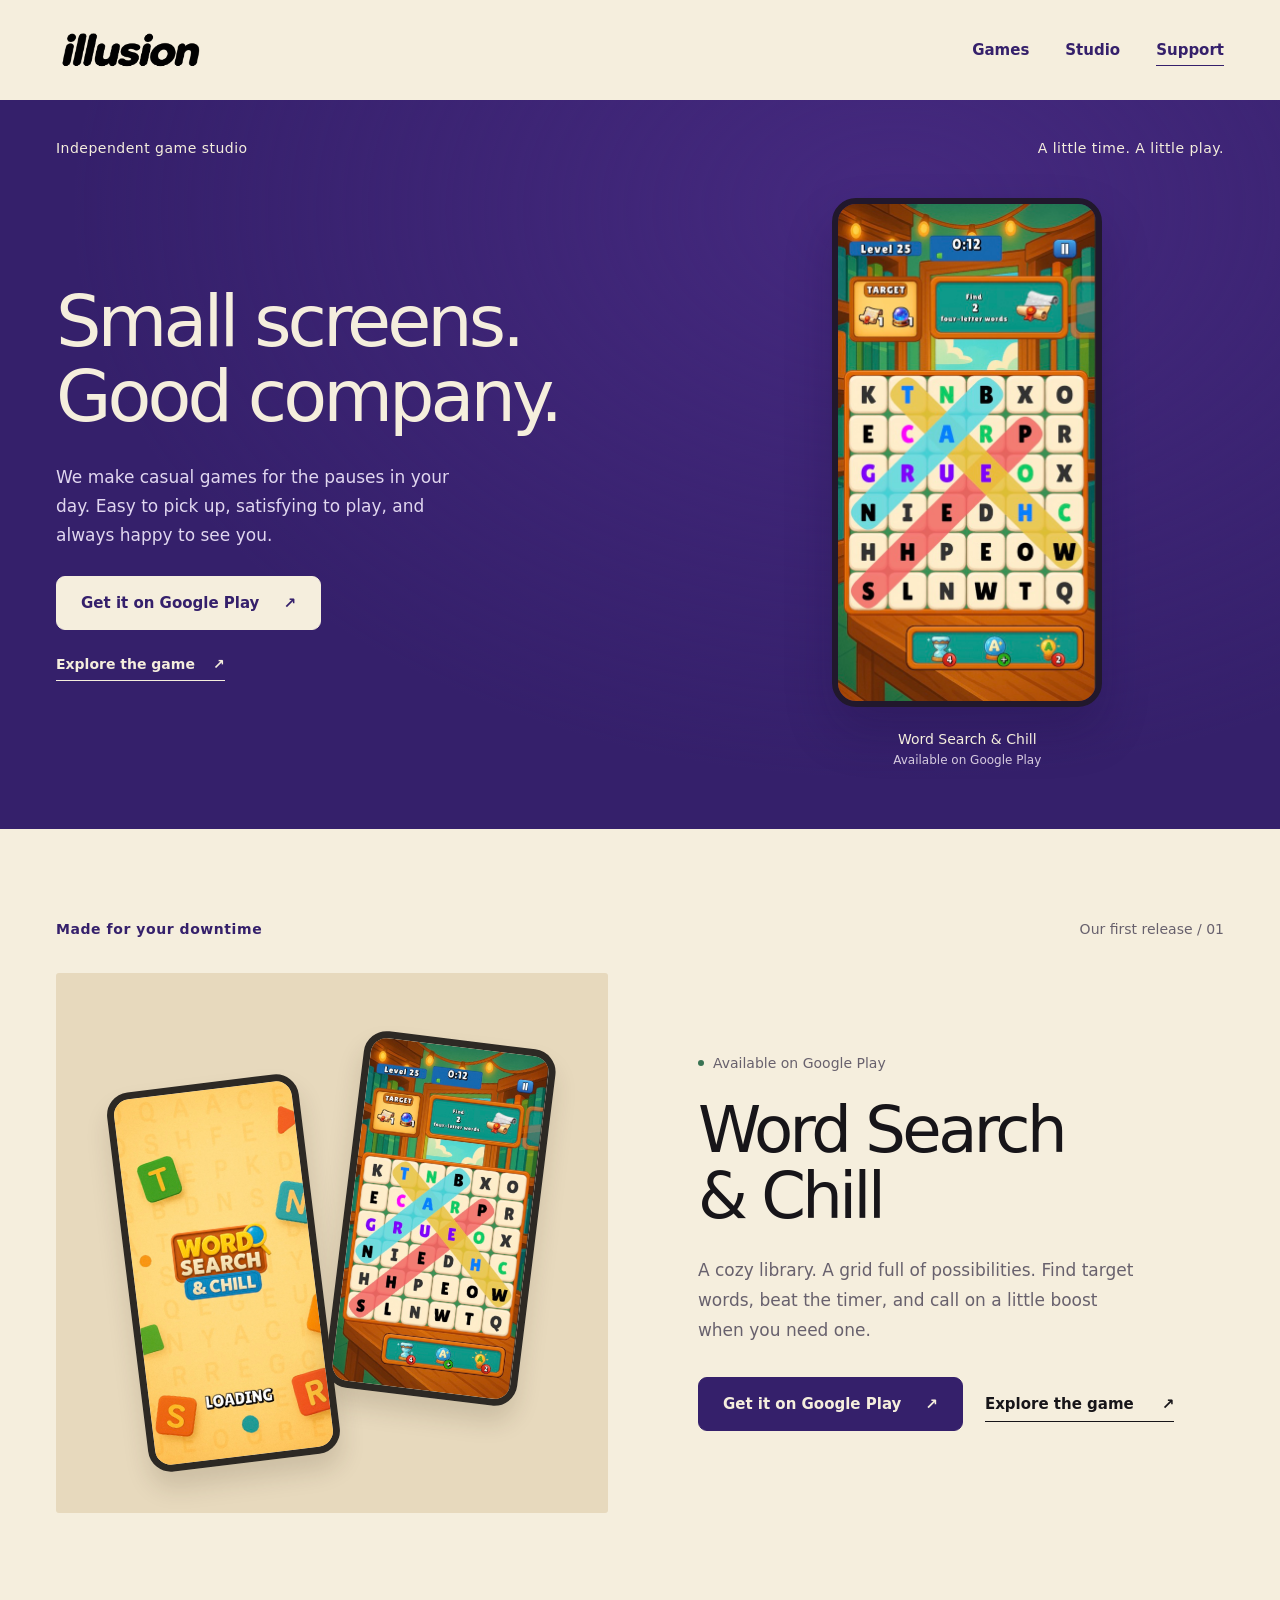
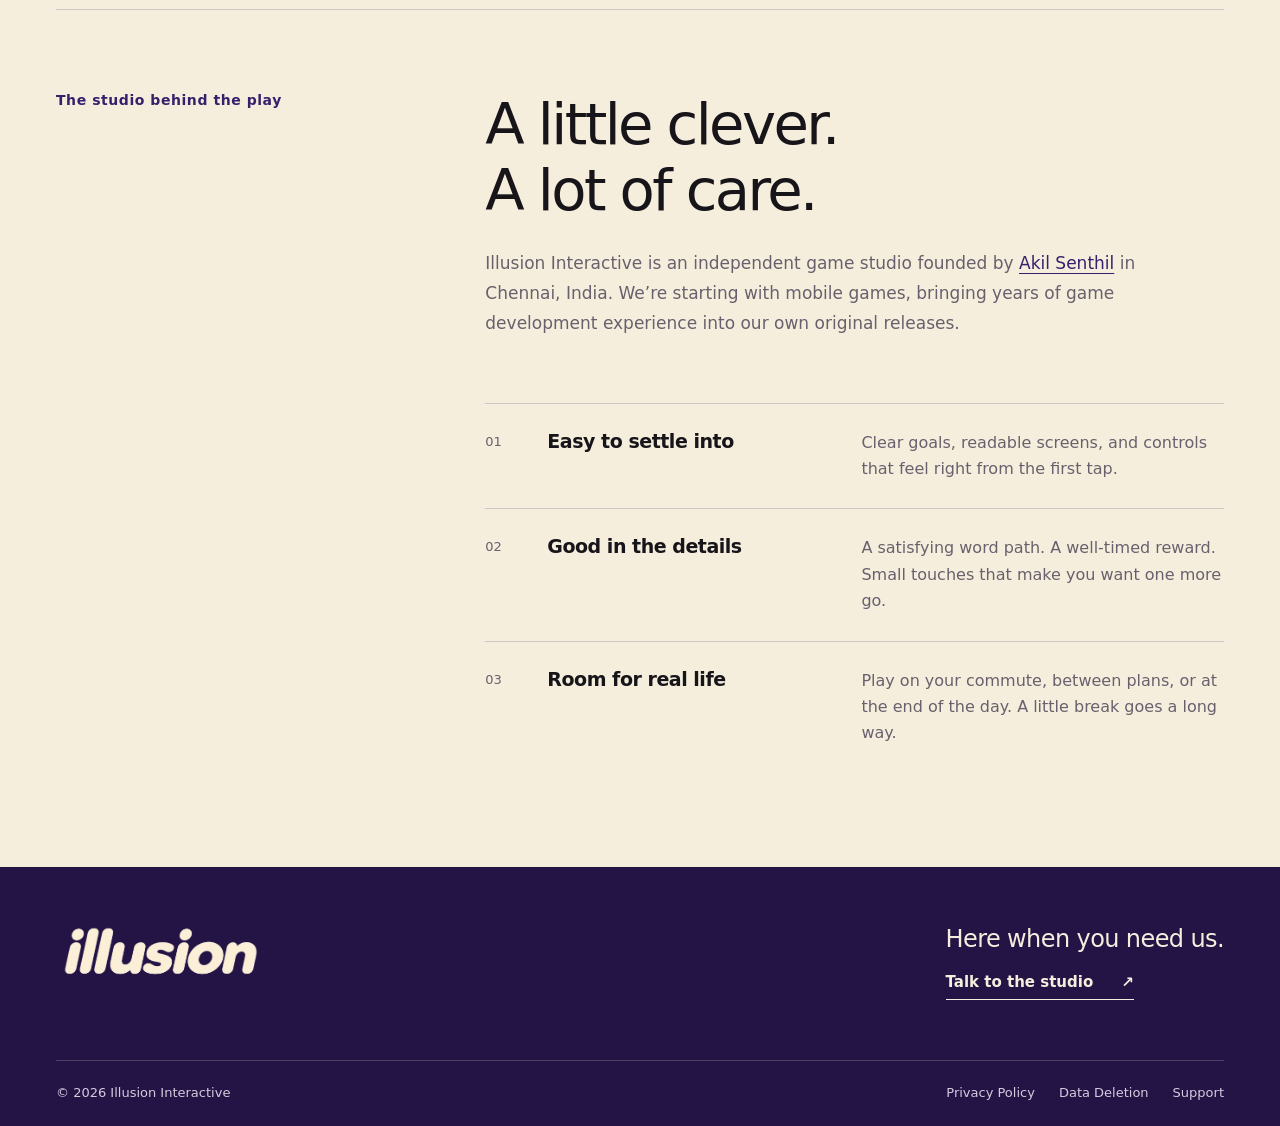
==== commit acbc9e3a: "Polish Illusion site and introduce Quill" ====
--- a/index.html
+++ b/index.html
@@ -4,7 +4,7 @@
   <meta charset="UTF-8" />
   <title>Illusion Interactive | Calm Casual Mobile Games</title>
   <meta name="viewport" content="width=device-width, initial-scale=1" />
-  <meta name="description" content="Illusion Interactive makes casual mobile games for little breaks. Discover Word Search and Chill, our cozy word puzzle on Google Play." />
+  <meta name="description" content="Illusion Interactive makes casual mobile games for little breaks. Discover Word Search &amp; Chill, our cozy word puzzle on Google Play." />
   <meta name="robots" content="index, follow" />
   <meta name="theme-color" content="#35206b" />
   <link rel="icon" href="assets/brand/favicon.svg" type="image/svg+xml" />
@@ -39,11 +39,11 @@
         <div class="hero-stage">
           <div class="hero-copy">
             <h1 id="hero-title">Small screens.<br />Good company.</h1>
-            <div class="hero-intro"><p>We make casual games for the pauses in your day. Easy to pick up, satisfying to play, and always happy to see you.</p><a class="text-link" href="wordsearchandchill/">Explore Word Search and Chill <span aria-hidden="true">↗</span></a></div>
+            <div class="hero-intro"><p>We make casual games for the pauses in your day. Easy to pick up, satisfying to play, and always happy to see you.</p><div class="hero-actions"><a class="button button-ivory" href="https://play.google.com/store/apps/details?id=com.illusion.wordsearchandchill&amp;hl=en_IN" target="_blank" rel="noopener">Get it on Google Play <span aria-hidden="true">↗</span></a><a class="text-link" href="wordsearchandchill/">Explore the game <span aria-hidden="true">↗</span></a></div></div>
           </div>
           <figure class="hero-game">
-            <a href="wordsearchandchill/" aria-label="Explore Word Search and Chill"><img src="assets/wordsearchandchill/board-paths.jpg" width="519" height="1000" alt="Word Search and Chill gameplay showing colourful word paths across the letter grid" fetchpriority="high" /></a>
-            <figcaption><span>Word Search and Chill</span><span>Available on Google Play</span></figcaption>
+            <a href="wordsearchandchill/" aria-label="Explore Word Search &amp; Chill"><img src="assets/wordsearchandchill/board-paths.jpg" width="519" height="1000" alt="Word Search &amp; Chill gameplay showing colourful word paths across the letter grid" fetchpriority="high" /></a>
+            <figcaption><span>Word Search &amp; Chill</span><span>Available on Google Play</span></figcaption>
           </figure>
         </div>
       </div>
@@ -51,17 +51,17 @@
     <section class="games-section wrap" id="games" aria-labelledby="game-title">
       <div class="section-top"><p class="section-label">Made for your downtime</p><span class="index">Our first release / 01</span></div>
       <article class="game-feature">
-        <div class="game-visual"><img src="assets/wordsearchandchill/loading.jpg" width="487" height="1000" alt="Word Search and Chill's cozy library and owl" loading="lazy" /><img src="assets/wordsearchandchill/board-paths.jpg" width="519" height="1000" alt="A word puzzle board with colourful word paths" loading="lazy" /></div>
+        <div class="game-visual"><img src="assets/wordsearchandchill/loading.jpg" width="487" height="1000" alt="Word Search &amp; Chill loading screen with the game logo and colourful letter tiles" loading="lazy" /><img src="assets/wordsearchandchill/board-paths.jpg" width="519" height="1000" alt="A word puzzle board with colourful word paths" loading="lazy" /></div>
         <div class="game-copy">
           <div class="availability">Available on Google Play</div>
-          <h2 id="game-title">Word Search<br />and Chill</h2>
+          <h2 id="game-title">Word Search<br />&amp; Chill</h2>
           <p>A cozy library. A grid full of possibilities. Find target words, beat the timer, and call on a little boost when you need one.</p>
           <div class="game-links"><a class="button" href="https://play.google.com/store/apps/details?id=com.illusion.wordsearchandchill&amp;hl=en_IN" target="_blank" rel="noopener">Get it on Google Play <span aria-hidden="true">↗</span></a><a class="text-link" href="wordsearchandchill/">Explore the game <span aria-hidden="true">↗</span></a></div>
         </div>
       </article>
     </section>
     <section class="studio-section wrap" id="studio" aria-labelledby="studio-title">
-      <div class="studio-intro"><p class="section-label">The studio behind the play</p><h2 id="studio-title">A little clever.<br />A lot of care.</h2></div>
+      <div class="studio-intro"><p class="section-label">The studio behind the play</p><div class="studio-story"><h2 id="studio-title">A little clever.<br />A lot of care.</h2><p>Illusion Interactive is an independent game studio founded by <a href="https://akilsenthil.com/">Akil Senthil</a> in Chennai, India. We’re starting with mobile games, bringing years of game development experience into our own original releases.</p></div></div>
       <div class="principles">
         <div class="principle"><span class="number" aria-hidden="true">01</span><h3>Easy to settle into</h3><p>Clear goals, readable screens, and controls that feel right from the first tap.</p></div>
         <div class="principle"><span class="number" aria-hidden="true">02</span><h3>Good in the details</h3><p>A satisfying word path. A well-timed reward. Small touches that make you want one more go.</p></div>
--- a/assets/studio.css
+++ b/assets/studio.css
@@ -155,6 +155,42 @@
   line-height:1.7;
   margin:0 0 26px;
   color:#e0d6ef;
+}
+
+.hero-actions {
+  display:flex;
+  align-items:center;
+  flex-wrap:wrap;
+  gap:18px 24px;
+}
+
+.hero-actions .text-link {
+  font-size:14px;
+  gap:18px;
+}
+
+.button.button-ivory {
+  background:var(--ivory);
+  border-color:var(--ivory);
+  color:var(--purple);
+}
+
+.button.button-ivory:hover {
+  background:var(--paper);
+}
+
+.studio-story>p {
+  max-width:660px;
+  margin:26px 0 0;
+  color:var(--muted);
+  font-size:17px;
+  line-height:1.75;
+}
+
+.studio-story>p a {
+  color:var(--purple);
+  text-decoration:underline;
+  text-underline-offset:4px;
 }
 
 .hero-game {
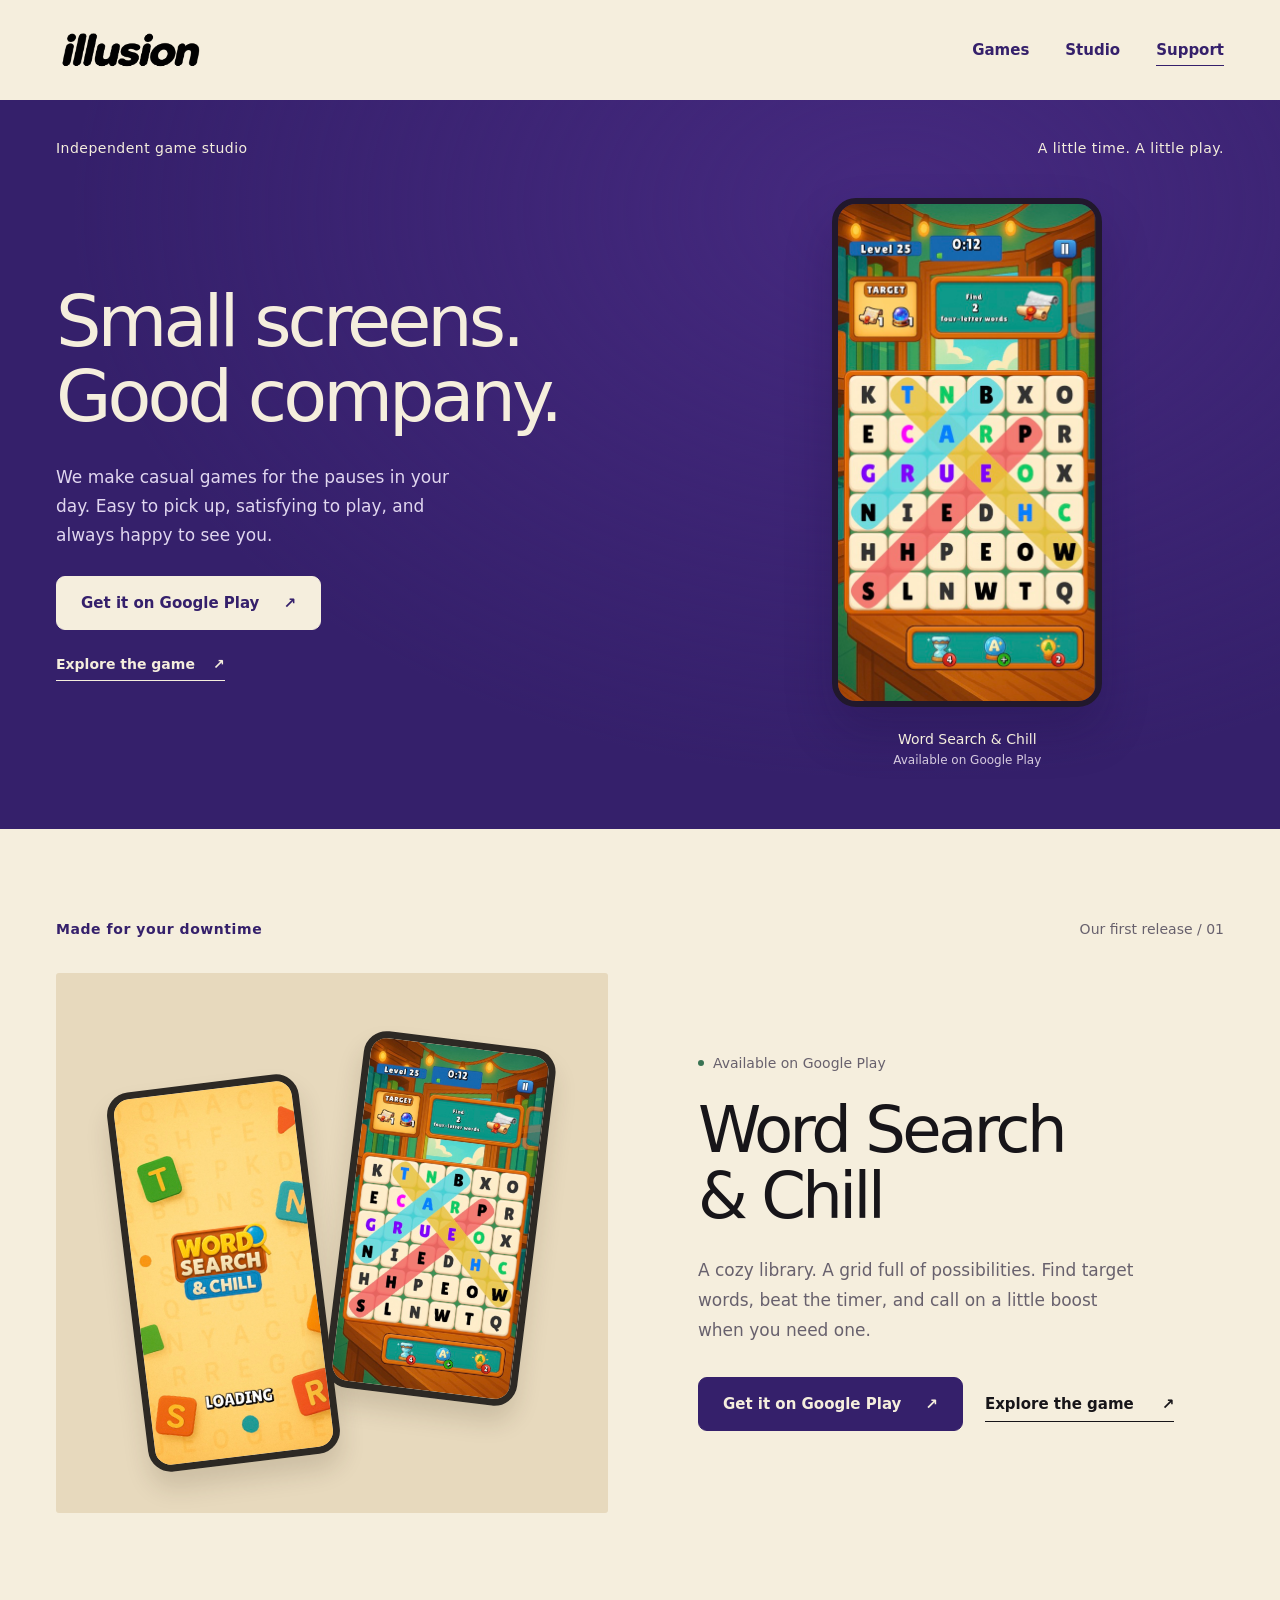
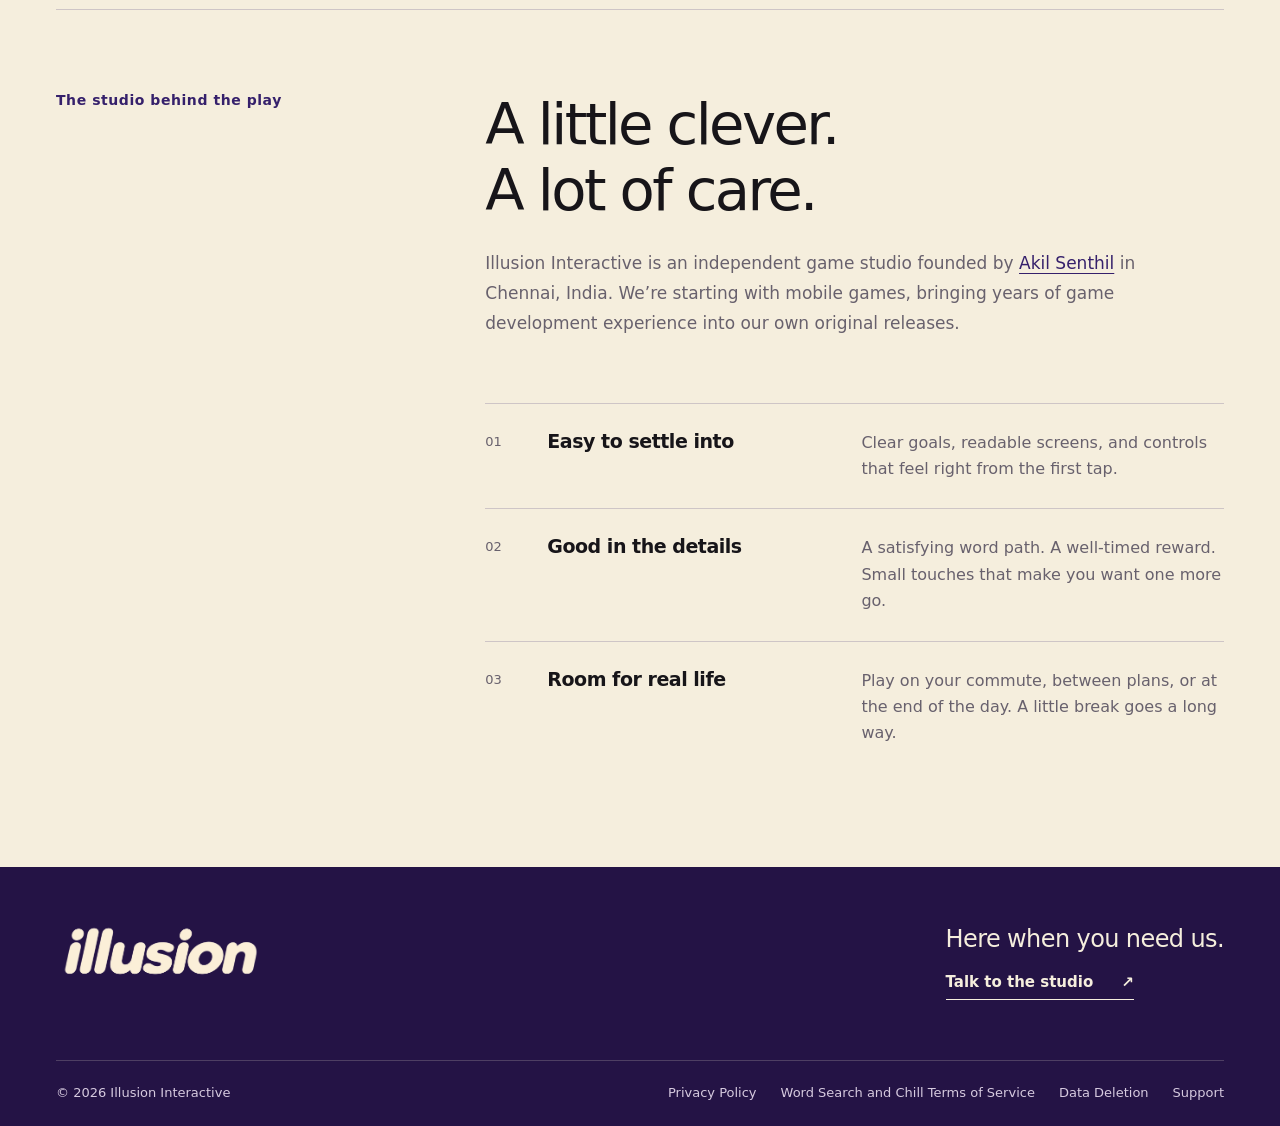
==== commit 48e9049d: "Publish Word Search and Chill terms of service" ====
--- a/index.html
+++ b/index.html
@@ -71,7 +71,7 @@
   </main>
   <footer class="site-footer"><div class="wrap">
     <div class="footer-top"><a href="./" aria-label="Illusion Interactive home"><img class="footer-logo" src="assets/brand/illusion-wordmark.png" width="1942" height="809" alt="illusion" loading="lazy" /></a><div><p>Here when you need us.</p><a class="text-link" href="support/">Talk to the studio <span aria-hidden="true">↗</span></a></div></div>
-    <div class="footer-bottom"><span>© 2026 Illusion Interactive</span><div class="footer-links"><a href="privacypolicy/">Privacy Policy</a><a href="datadeletion/">Data Deletion</a><a href="support/">Support</a></div></div>
+    <div class="footer-bottom"><span>© 2026 Illusion Interactive</span><div class="footer-links"><a href="privacypolicy/">Privacy Policy</a><a href="word-search-and-chill/terms/">Word Search and Chill Terms of Service</a><a href="datadeletion/">Data Deletion</a><a href="support/">Support</a></div></div>
   </div></footer>
 </body>
 </html>
